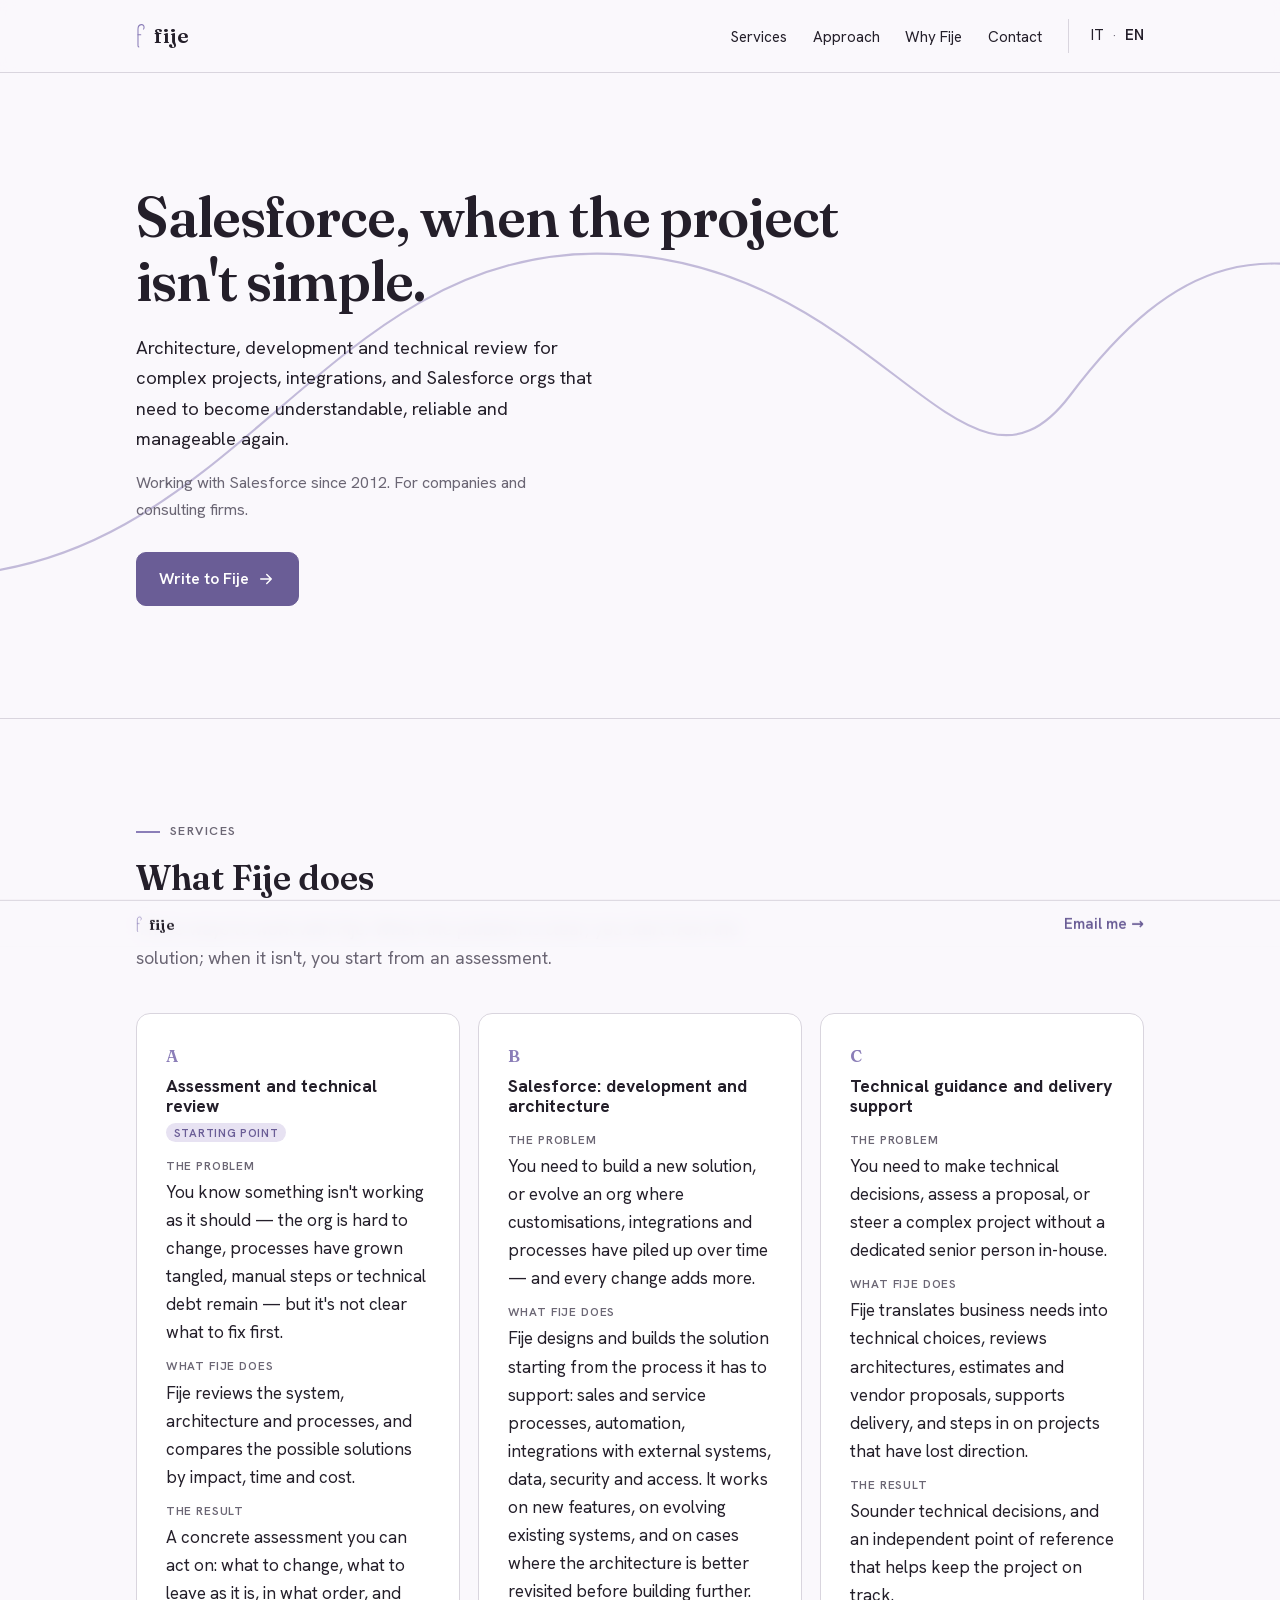
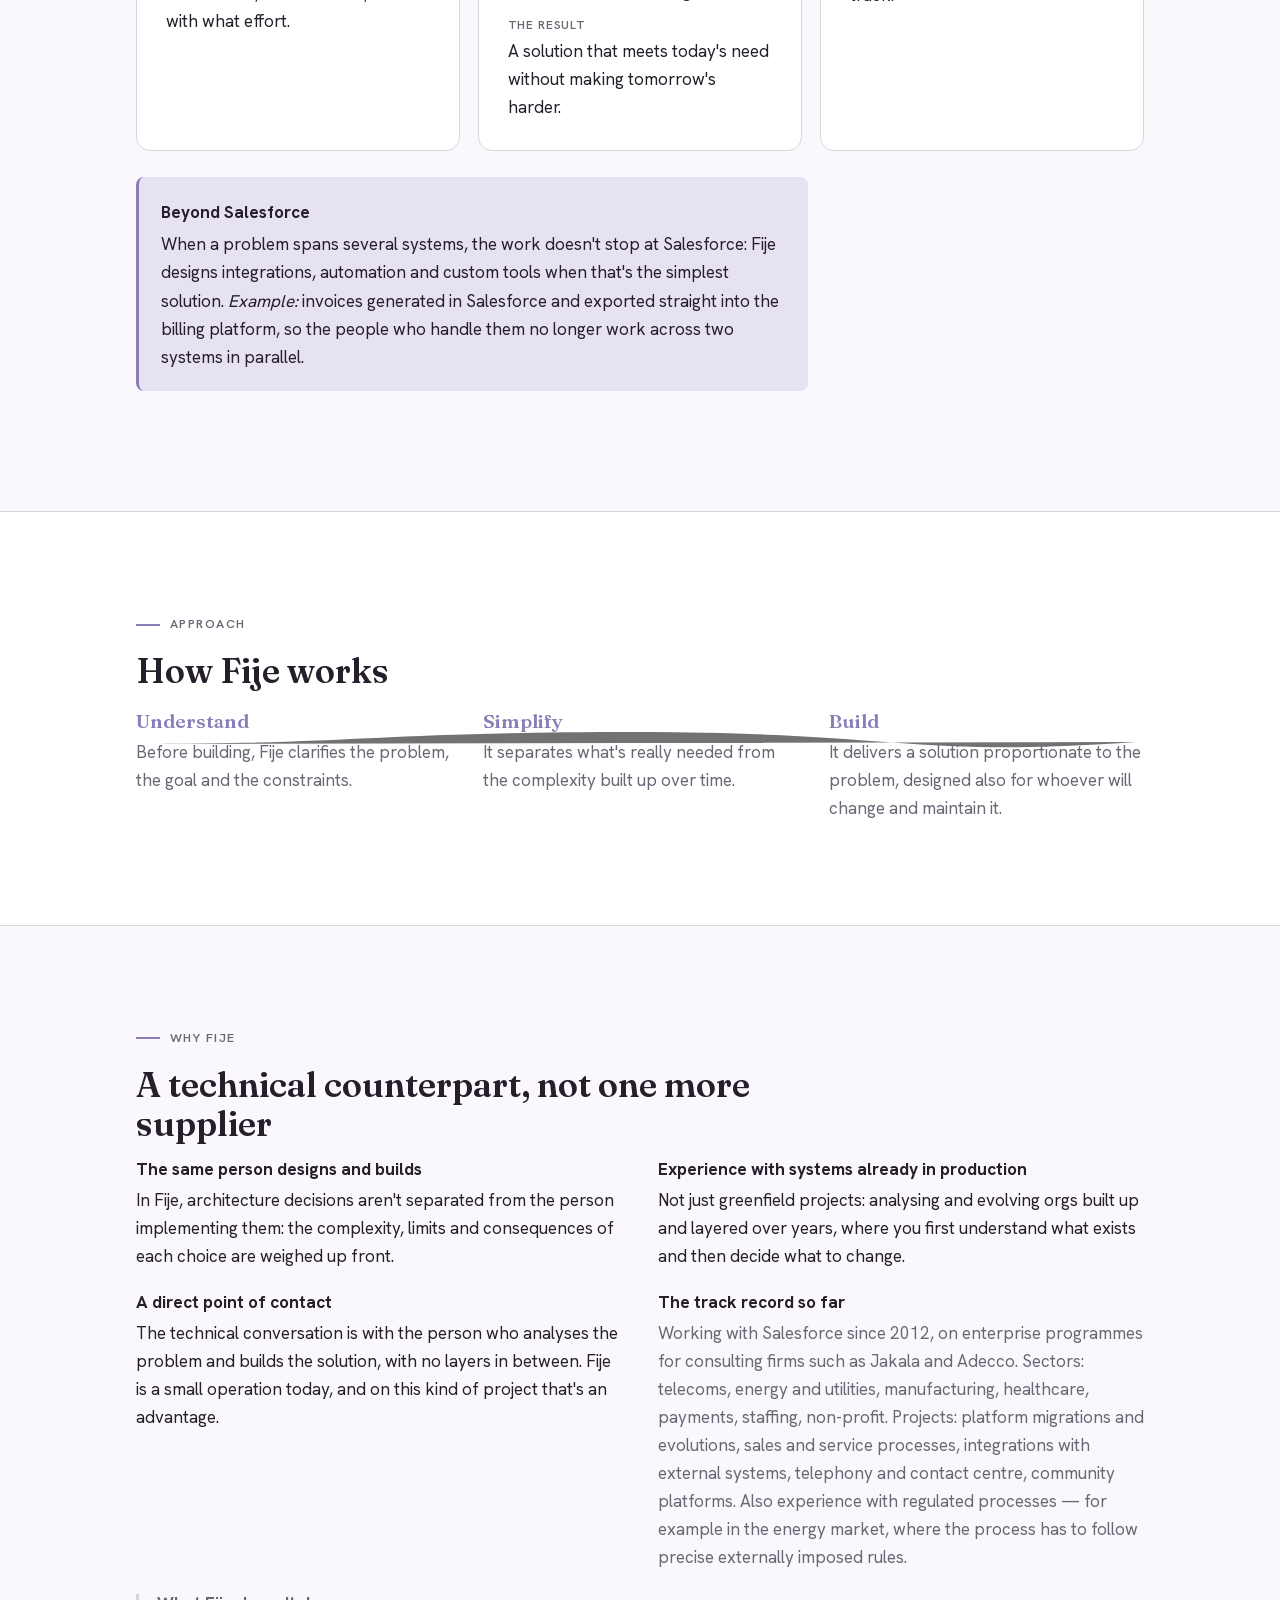
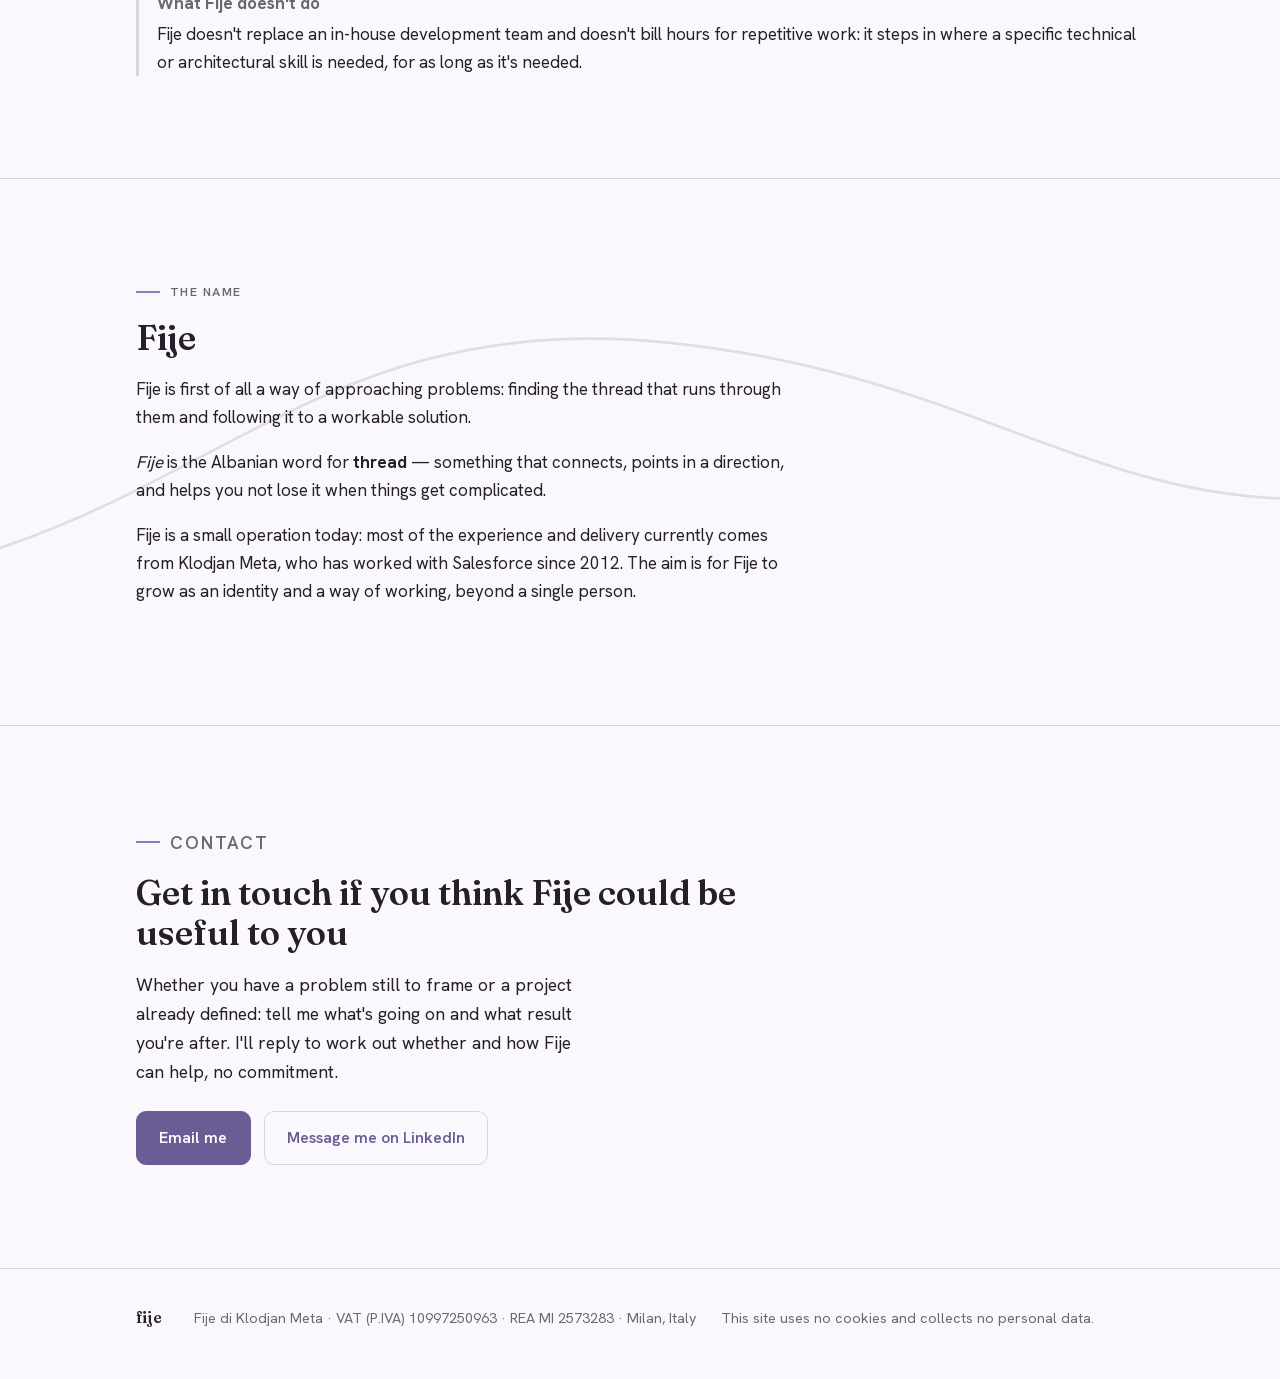
==== en/index.html @ 92f130ec "Fije website v1 — Italian + English homepage Phase-0 one-page site: services, approach, why Fije, na" ====
<!doctype html>
<html lang="en">
<head>
<meta charset="utf-8">
<meta name="viewport" content="width=device-width, initial-scale=1">

<title>Salesforce consulting, architecture and development | Fije, Milan</title>
<meta name="description" content="Salesforce consulting for companies and consulting firms: architecture, development, integrations and technical review. Working with Salesforce since 2012.">

<link rel="canonical" href="https://fije.it/en/">
<link rel="alternate" hreflang="it" href="https://fije.it/">
<link rel="alternate" hreflang="en" href="https://fije.it/en/">
<link rel="alternate" hreflang="x-default" href="https://fije.it/">

<meta name="theme-color" content="#FAF8FC" media="(prefers-color-scheme: light)">
<meta name="theme-color" content="#1E1A24" media="(prefers-color-scheme: dark)">

<link rel="icon" href="../assets/img/favicon.svg" type="image/svg+xml">
<link rel="apple-touch-icon" href="../assets/img/apple-touch-icon.png">

<meta property="og:type" content="website">
<meta property="og:locale" content="en_GB">
<meta property="og:locale:alternate" content="it_IT">
<meta property="og:site_name" content="Fije">
<meta property="og:title" content="Fije — Salesforce consulting, architecture and development">
<meta property="og:description" content="Salesforce, when the project isn't simple. Architecture, development and technical review. Working with Salesforce since 2012.">
<meta property="og:url" content="https://fije.it/en/">
<meta property="og:image" content="https://fije.it/assets/img/og.png">
<meta name="twitter:card" content="summary_large_image">

<link rel="preload" as="font" type="font/woff2" href="../assets/fonts/hanken-grotesk-latin.woff2" crossorigin>
<link rel="preload" as="font" type="font/woff2" href="../assets/fonts/fraunces-latin.woff2" crossorigin>
<link rel="stylesheet" href="../assets/css/style.css">

<script type="application/ld+json">
{
  "@context": "https://schema.org",
  "@type": "ProfessionalService",
  "name": "Fije",
  "url": "https://fije.it/",
  "description": "Salesforce consulting: architecture, development, integrations and technical review.",
  "areaServed": "IT",
  "knowsLanguage": ["it", "en"],
  "founder": { "@type": "Person", "name": "Klodjan Meta", "sameAs": "https://www.linkedin.com/in/klodjanmeta/" },
  "email": "info@fije.it",
  "address": { "@type": "PostalAddress", "addressLocality": "Milan", "addressCountry": "IT" },
  "knowsAbout": ["Salesforce", "Solution architecture", "System integration", "Apex", "Lightning Web Components", "Technical review", "Business process automation"]
}
</script>
</head>
<body>

<a class="skip" href="#main">Skip to content</a>

<header class="site-header">
  <div class="container">
    <a class="brand" href="./" aria-label="Fije — home">
      <svg class="brand-mark" viewBox="180 100 300 800" aria-hidden="true">
        <g fill="none" stroke="currentColor" stroke-width="33" stroke-linecap="round" stroke-linejoin="round">
          <path d="M266,847 C258,847 242,838 242,805 L242,295 C242,215 270,160 340,151 C410,142 432,190 432,235 C432,265 424,285 412,291"/>
          <path d="M242,466 L329,466"/>
        </g>
      </svg>
      <span>fije</span>
    </a>

    <button class="nav-toggle" aria-expanded="false" aria-controls="site-nav" aria-label="Open menu">
      <svg class="icon-open" viewBox="0 0 24 24" fill="none" stroke="currentColor" stroke-width="2" stroke-linecap="round" aria-hidden="true"><path d="M4 7h16M4 12h16M4 17h16"/></svg>
      <svg class="icon-close" viewBox="0 0 24 24" fill="none" stroke="currentColor" stroke-width="2" stroke-linecap="round" aria-hidden="true"><path d="M6 6l12 12M18 6L6 18"/></svg>
    </button>

    <nav id="site-nav" aria-label="Main navigation">
      <ul>
        <li><a href="#services">Services</a></li>
        <li><a href="#approach">Approach</a></li>
        <li><a href="#why">Why Fije</a></li>
        <li><a href="#contact">Contact</a></li>
      </ul>
      <div class="lang-switch" aria-label="Language">
        <a href="../" hreflang="it">IT</a>
        <span aria-hidden="true">·</span>
        <a href="./" aria-current="true" hreflang="en">EN</a>
      </div>
    </nav>
  </div>
</header>

<main id="main">

  <!-- HERO -->
  <section class="hero">
    <svg class="thread" viewBox="0 0 1200 600" preserveAspectRatio="xMidYMid slice" aria-hidden="true">
      <path d="M-60,468 C 220,468 300,168 560,168 S 900,432 1000,300 S 1180,150 1320,210" stroke-width="2" stroke-linecap="round"/>
      <circle cx="-40" cy="466" r="4" fill="var(--accent)" stroke="none"/>
    </svg>
    <div class="container">
      <h1>Salesforce, when the project isn't simple.</h1>
      <p>Architecture, development and technical review for complex projects, integrations,
        and Salesforce orgs that need to become understandable, reliable and manageable again.</p>
      <p class="sub">Working with Salesforce since 2012. For companies and consulting firms.</p>
      <div class="cta-row">
        <a class="btn btn-primary" href="#contact">Write to Fije
          <svg viewBox="0 0 24 24" width="18" height="18" fill="none" stroke="currentColor" stroke-width="2" stroke-linecap="round" stroke-linejoin="round" aria-hidden="true"><path d="M5 12h14M13 6l6 6-6 6"/></svg>
        </a>
      </div>
    </div>
  </section>

  <!-- WHAT FIJE DOES -->
  <section class="section" id="services" aria-labelledby="services-h">
    <div class="container">
      <p class="eyebrow">Services</p>
      <h2 id="services-h">What Fije does</h2>
      <p class="lede">Three ways to work with Fije. When the problem is clear, you start
        from the solution; when it isn't, you start from an assessment.</p>

      <div class="cards">
        <article class="card">
          <span class="card-id">A</span>
          <h3>Assessment and technical review <span class="badge">Starting point</span></h3>
          <dl>
            <div><dt>The problem</dt><dd>You know something isn't working as it should — the org
              is hard to change, processes have grown tangled, manual steps or technical
              debt remain — but it's not clear what to fix first.</dd></div>
            <div><dt>What Fije does</dt><dd>Fije reviews the system, architecture and processes,
              and compares the possible solutions by impact, time and cost.</dd></div>
            <div><dt>The result</dt><dd>A concrete assessment you can act on: what to change,
              what to leave as it is, in what order, and with what effort.</dd></div>
          </dl>
        </article>

        <article class="card">
          <span class="card-id">B</span>
          <h3>Salesforce: development and architecture</h3>
          <dl>
            <div><dt>The problem</dt><dd>You need to build a new solution, or evolve an org
              where customisations, integrations and processes have piled up over time — and
              every change adds more.</dd></div>
            <div><dt>What Fije does</dt><dd>Fije designs and builds the solution starting from
              the process it has to support: sales and service processes, automation,
              integrations with external systems, data, security and access. It works on new
              features, on evolving existing systems, and on cases where the architecture is
              better revisited before building further.</dd></div>
            <div><dt>The result</dt><dd>A solution that meets today's need without making
              tomorrow's harder.</dd></div>
          </dl>
        </article>

        <article class="card">
          <span class="card-id">C</span>
          <h3>Technical guidance and delivery support</h3>
          <dl>
            <div><dt>The problem</dt><dd>You need to make technical decisions, assess a proposal,
              or steer a complex project without a dedicated senior person in-house.</dd></div>
            <div><dt>What Fije does</dt><dd>Fije translates business needs into technical choices,
              reviews architectures, estimates and vendor proposals, supports delivery, and
              steps in on projects that have lost direction.</dd></div>
            <div><dt>The result</dt><dd>Sounder technical decisions, and an independent point of
              reference that helps keep the project on track.</dd></div>
          </dl>
        </article>
      </div>

      <p class="beyond">
        <strong>Beyond Salesforce</strong>
        When a problem spans several systems, the work doesn't stop at Salesforce: Fije
        designs integrations, automation and custom tools when that's the simplest
        solution. <em>Example:</em> invoices generated in Salesforce and exported straight
        into the billing platform, so the people who handle them no longer work across two
        systems in parallel.
      </p>
    </div>
  </section>

  <!-- HOW FIJE WORKS -->
  <section class="section approach" id="approach" aria-labelledby="approach-h">
    <div class="container">
      <p class="eyebrow">Approach</p>
      <h2 id="approach-h">How Fije works</h2>

      <div class="steps">
        <svg class="thread-line" viewBox="0 0 1000 40" preserveAspectRatio="none" aria-hidden="true">
          <path d="M0,20 C 220,20 240,8 500,8 S 780,34 1000,18" stroke-width="2" stroke-linecap="round"/>
        </svg>
        <div class="step">
          <span class="num">Understand</span>
          <p>Before building, Fije clarifies the problem, the goal and the constraints.</p>
        </div>
        <div class="step">
          <span class="num">Simplify</span>
          <p>It separates what's really needed from the complexity built up over time.</p>
        </div>
        <div class="step">
          <span class="num">Build</span>
          <p>It delivers a solution proportionate to the problem, designed also for
            whoever will change and maintain it.</p>
        </div>
      </div>
    </div>
  </section>

  <!-- WHY FIJE -->
  <section class="section" id="why" aria-labelledby="why-h">
    <div class="container">
      <p class="eyebrow">Why Fije</p>
      <h2 id="why-h">A technical counterpart, not one more supplier</h2>

      <div class="why-grid">
        <div class="why-item">
          <h3>The same person designs and builds</h3>
          <p>In Fije, architecture decisions aren't separated from the person implementing
            them: the complexity, limits and consequences of each choice are weighed up
            front.</p>
        </div>
        <div class="why-item">
          <h3>Experience with systems already in production</h3>
          <p>Not just greenfield projects: analysing and evolving orgs built up and layered
            over years, where you first understand what exists and then decide what to
            change.</p>
        </div>
        <div class="why-item">
          <h3>A direct point of contact</h3>
          <p>The technical conversation is with the person who analyses the problem and
            builds the solution, with no layers in between. Fije is a small operation
            today, and on this kind of project that's an advantage.</p>
        </div>
        <div class="why-item track">
          <h3>The track record so far</h3>
          <p>Working with Salesforce since 2012, on enterprise programmes for consulting
            firms such as Jakala and Adecco. Sectors: telecoms, energy and utilities,
            manufacturing, healthcare, payments, staffing, non-profit. Projects: platform
            migrations and evolutions, sales and service processes, integrations with
            external systems, telephony and contact centre, community platforms. Also
            experience with regulated processes — for example in the energy market, where
            the process has to follow precise externally imposed rules.</p>
        </div>
        <div class="why-item not">
          <h3>What Fije doesn't do</h3>
          <p>Fije doesn't replace an in-house development team and doesn't bill hours for
            repetitive work: it steps in where a specific technical or architectural skill
            is needed, for as long as it's needed.</p>
        </div>
      </div>
    </div>
  </section>

  <!-- THE NAME -->
  <section class="section name-section" id="name" aria-labelledby="name-h">
    <svg class="thread" viewBox="0 0 1200 400" preserveAspectRatio="xMidYMid slice" aria-hidden="true">
      <path d="M-60,300 C 260,300 320,90 620,120 S 980,320 1320,180" stroke-width="2" stroke-linecap="round"/>
    </svg>
    <div class="container">
      <p class="eyebrow">The name</p>
      <h2 id="name-h">Fije</h2>
      <p>Fije is first of all a way of approaching problems: finding the thread that runs
        through them and following it to a workable solution.</p>
      <p><em>Fije</em> is the Albanian word for <strong>thread</strong> — something that
        connects, points in a direction, and helps you not lose it when things get
        complicated.</p>
      <p>Fije is a small operation today: most of the experience and delivery currently
        comes from Klodjan Meta, who has worked with Salesforce since 2012. The aim is for
        Fije to grow as an identity and a way of working, beyond a single person.</p>
    </div>
  </section>

  <!-- CONTACT -->
  <section class="section contact" id="contact" aria-labelledby="contact-h">
    <div class="container">
      <p class="eyebrow">Contact</p>
      <h2 id="contact-h">Get in touch if you think Fije could be useful to you</h2>
      <p>Whether you have a problem still to frame or a project already defined: tell me
        what's going on and what result you're after. I'll reply to work out whether and
        how Fije can help, no commitment.</p>
      <div class="contact-links">
        <a class="btn btn-primary" href="mailto:info@fije.it?subject=Enquiry%20from%20fije.it">Email me</a>
        <a class="btn btn-ghost" href="https://www.linkedin.com/in/klodjanmeta/" rel="noopener">Message me on LinkedIn</a>
      </div>
    </div>
  </section>

</main>

<footer class="site-footer">
  <div class="container">
    <span class="foot-brand">fije</span>
    <p>Fije di Klodjan Meta &middot; VAT (P.IVA) 10997250963 &middot; REA MI 2573283 &middot; Milan, Italy</p>
    <p>This site uses no cookies and collects no personal data.</p>
  </div>
</footer>

<div class="contact-bar" id="contactBar">
  <div class="container">
    <span class="contact-bar-brand">
      <svg viewBox="180 100 300 800" aria-hidden="true">
        <g fill="none" stroke="currentColor" stroke-width="33" stroke-linecap="round" stroke-linejoin="round">
          <path d="M266,847 C258,847 242,838 242,805 L242,295 C242,215 270,160 340,151 C410,142 432,190 432,235 C432,265 424,285 412,291"/>
          <path d="M242,466 L329,466"/>
        </g>
      </svg>
      fije
    </span>
    <a href="mailto:info@fije.it?subject=Enquiry%20from%20fije.it">Email me &rarr;</a>
  </div>
</div>

<script>
  (function () {
    var body = document.body;
    var btn = document.querySelector('.nav-toggle');
    var nav = document.getElementById('site-nav');
    if (btn && nav) {
      btn.addEventListener('click', function () {
        var open = body.classList.toggle('nav-open');
        btn.setAttribute('aria-expanded', String(open));
        btn.setAttribute('aria-label', open ? 'Close menu' : 'Open menu');
      });
      nav.addEventListener('click', function (e) {
        if (e.target.closest('a')) { body.classList.remove('nav-open'); btn.setAttribute('aria-expanded', 'false'); }
      });
      document.addEventListener('keydown', function (e) {
        if (e.key === 'Escape' && body.classList.contains('nav-open')) {
          body.classList.remove('nav-open'); btn.setAttribute('aria-expanded', 'false'); btn.focus();
        }
      });
    }

    // Header shrinks slightly on scroll; a slim contact bar appears once
    // past the hero and hides again once the real contact section is reached.
    var header = document.querySelector('.site-header');
    var hero = document.querySelector('.hero');
    var contactBar = document.getElementById('contactBar');
    var contactSection = document.getElementById('contact');
    var ticking = false;

    function update() {
      ticking = false;
      var y = window.scrollY || document.documentElement.scrollTop;
      if (header) header.classList.toggle('is-scrolled', y > 8);
      if (hero && contactBar && contactSection) {
        var heroBottom = hero.offsetTop + hero.offsetHeight;
        var nearContact = contactSection.getBoundingClientRect().top < window.innerHeight * 0.9;
        contactBar.classList.toggle('is-visible', y > heroBottom - 80 && !nearContact);
      }
    }
    function onScroll() {
      if (!ticking) { requestAnimationFrame(update); ticking = true; }
    }
    window.addEventListener('scroll', onScroll, { passive: true });
    window.addEventListener('resize', onScroll);
    update();
  })();
</script>

</body>
</html>
---- assets/css/style.css ----
/* =====================================================================
   Fije — fije.it
   Plain static CSS, no build step. Design tokens from ../brand/palette.
   Type: Fraunces (display) + Hanken Grotesk (text), self-hosted.
   ===================================================================== */

/* ---------- Fonts (variable, latin subset) ---------- */
@font-face {
  font-family: "Fraunces";
  src: url(../fonts/fraunces-latin.woff2) format("woff2");
  font-weight: 100 900;
  font-style: normal;
  font-display: swap;
}
@font-face {
  font-family: "Hanken Grotesk";
  src: url(../fonts/hanken-grotesk-latin.woff2) format("woff2");
  font-weight: 100 900;
  font-style: normal;
  font-display: swap;
}

/* ---------- Tokens ---------- */
:root {
  --paper:      #FAF8FC;
  --surface:    #FFFFFF;
  --ink:        #241F2A;
  --muted:      #6B6674;
  --line:       #D9D5DE;
  --tint:       #E7E2F2;   /* lilac 100 */
  --brand:      #8B7EB8;   /* lilac 500 — mark, large accents, thread */
  --brand-ink:  #6A5D96;   /* lilac 700 — links, CTA on light (AA) */
  --accent:     #D67DA8;   /* pink 500 — decorative only, used once */

  --font-display: "Fraunces", Georgia, "Times New Roman", serif;
  --font-text: "Hanken Grotesk", system-ui, -apple-system, "Segoe UI", Roboto, sans-serif;

  --measure: 42rem;          /* text column */
  --shell: 68rem;            /* outer container */
  --header-h: 4rem;

  --space-section: clamp(3.5rem, 8vw, 6.5rem);
  --radius: 14px;

  --shadow: 0 1px 2px rgba(36, 31, 42, .04), 0 8px 30px rgba(36, 31, 42, .06);
}

@media (prefers-color-scheme: dark) {
  :root {
    --paper:     #1E1A24;
    --surface:   #262030;
    --ink:       #F3F0F8;
    --muted:     #A8A2B4;
    --line:      #3A3442;
    --tint:      #2E2740;
    --brand:     #A99BD6;
    --brand-ink: #C3B9E2;   /* lilac ~300, AA on dark */
    --accent:    #D98FB4;
    --shadow: 0 1px 2px rgba(0, 0, 0, .3), 0 10px 34px rgba(0, 0, 0, .35);
  }
}

/* ---------- Reset / base ---------- */
*, *::before, *::after { box-sizing: border-box; }
html {
  -webkit-text-size-adjust: 100%;
  scroll-behavior: smooth;
}
body {
  margin: 0;
  background: var(--paper);
  color: var(--ink);
  font-family: var(--font-text);
  font-size: 1.0625rem;
  line-height: 1.65;
  font-optical-sizing: auto;
  -webkit-font-smoothing: antialiased;
  text-rendering: optimizeLegibility;
}
img, svg { max-width: 100%; }
a { color: var(--brand-ink); text-underline-offset: .18em; }
a:hover { text-decoration-thickness: 2px; }
h1, h2, h3 { font-family: var(--font-display); font-weight: 600; line-height: 1.15; }
h1 { letter-spacing: -.02em; }
strong { font-weight: 700; }
::selection { background: var(--tint); color: var(--ink); }

:focus-visible {
  outline: 2px solid var(--brand-ink);
  outline-offset: 3px;
  border-radius: 4px;
}

@media (prefers-reduced-motion: reduce) {
  html { scroll-behavior: auto; }
  * { animation-duration: .01ms !important; transition-duration: .01ms !important; }
}

/* ---------- Layout ---------- */
.container { max-width: var(--shell); margin-inline: auto; padding-inline: clamp(1.25rem, 5vw, 2.5rem); }
.measure { max-width: var(--measure); }

.section { padding-block: var(--space-section); border-top: 1px solid var(--line); }
.section:first-of-type { border-top: 0; }
[id] { scroll-margin-top: calc(var(--header-h) + 1rem); }

.eyebrow {
  font-family: var(--font-text);
  font-size: .78rem;
  font-weight: 600;
  letter-spacing: .12em;
  text-transform: uppercase;
  color: var(--muted);
  margin: 0 0 1rem;
  display: flex; align-items: center; gap: .6rem;
}
.eyebrow::before {
  content: "";
  width: 1.5rem; height: 2px;
  background: var(--brand);
  display: inline-block;
}
.section > .container > h2 {
  font-size: clamp(1.6rem, 3.4vw, 2.15rem);
  margin: 0 0 1rem;
  max-width: var(--measure);
}
.lede { font-size: 1.125rem; color: var(--muted); max-width: var(--measure); margin: 0 0 2.5rem; }

/* ---------- Skip link ---------- */
.skip {
  position: absolute; left: -999px; top: 0;
  background: var(--surface); color: var(--ink);
  padding: .7rem 1rem; border: 1px solid var(--line); border-radius: 0 0 8px 0;
  z-index: 100;
}
.skip:focus { left: 0; }

/* ---------- Header ---------- */
.site-header {
  position: sticky; top: 0; z-index: 50;
  background: color-mix(in srgb, var(--paper) 88%, transparent);
  backdrop-filter: saturate(140%) blur(8px);
  border-bottom: 1px solid var(--line);
  transition: box-shadow .2s ease;
}
.site-header.is-scrolled { box-shadow: var(--shadow); }
.site-header .container {
  min-height: var(--header-h);
  display: flex; align-items: center; gap: 1.25rem;
  transition: min-height .2s ease;
}
.site-header.is-scrolled .container { min-height: calc(var(--header-h) - .9rem); }
.brand {
  display: inline-flex; align-items: center; gap: .55rem;
  text-decoration: none; color: var(--ink);
  font-family: var(--font-display); font-weight: 600;
  font-size: 1.3rem; letter-spacing: -.01em;
  transition: font-size .2s ease;
}
.brand-mark { height: 1.6rem; width: auto; color: var(--brand); flex: none; transition: height .2s ease; }
.site-header.is-scrolled .brand { font-size: 1.1rem; }
.site-header.is-scrolled .brand-mark { height: 1.3rem; }
.brand:hover { text-decoration: none; }

.nav-toggle {
  margin-left: auto;
  display: inline-flex; align-items: center; justify-content: center;
  width: 2.5rem; height: 2.5rem;
  background: transparent; border: 1px solid var(--line); border-radius: 8px;
  color: var(--ink); cursor: pointer;
}
.nav-toggle svg { width: 1.1rem; height: 1.1rem; }
.nav-toggle .icon-close { display: none; }
body.nav-open .nav-toggle .icon-open { display: none; }
body.nav-open .nav-toggle .icon-close { display: block; }

#site-nav {
  margin-left: auto;
  display: flex; align-items: center; gap: 1.6rem;
}
#site-nav ul {
  list-style: none; margin: 0; padding: 0;
  display: flex; gap: 1.6rem;
}
#site-nav a {
  color: var(--ink); text-decoration: none; font-size: .95rem;
  padding-block: .3rem;
}
#site-nav a:hover { color: var(--brand-ink); }
.lang-switch {
  display: flex; gap: .5rem; align-items: center;
  font-size: .9rem; color: var(--muted);
  padding-left: 1.4rem; border-left: 1px solid var(--line);
}
.lang-switch a { color: var(--muted); text-decoration: none; }
.lang-switch a[aria-current="true"] { color: var(--ink); font-weight: 600; }

/* ---------- Buttons ---------- */
.btn {
  display: inline-flex; align-items: center; gap: .5rem;
  font-family: var(--font-text); font-weight: 600; font-size: 1rem;
  padding: .8rem 1.4rem; border-radius: 10px;
  text-decoration: none; cursor: pointer;
  transition: background-color .18s ease, color .18s ease, border-color .18s ease;
}
.btn-primary {
  background: var(--brand-ink); color: #fff;
  border: 1.5px solid var(--brand-ink);
}
.btn-primary:hover { background: var(--ink); border-color: var(--ink); text-decoration: none; }
@media (prefers-color-scheme: dark) {
  .btn-primary { color: #1E1A24; }
  .btn-primary:hover { background: var(--ink); border-color: var(--ink); color: #1E1A24; }
}
.btn-ghost {
  background: transparent; color: var(--brand-ink);
  border: 1.5px solid var(--line);
}
.btn-ghost:hover { border-color: var(--brand-ink); text-decoration: none; }

/* ---------- Hero ---------- */
.hero { position: relative; overflow: hidden; padding-block: clamp(3.5rem, 10vw, 7rem); }
.hero .container { position: relative; z-index: 1; }
.hero h1 {
  font-size: clamp(2.15rem, 5.6vw, 3.5rem);
  margin: 0 0 1.2rem;
  max-width: 20ch;
}
.hero p { max-width: 46ch; margin: 0 0 1rem; font-size: 1.15rem; }
.hero .sub { color: var(--muted); font-size: 1rem; }
.hero .cta-row { margin-top: 1.8rem; display: flex; flex-wrap: wrap; gap: .8rem; }

.thread {
  position: absolute; inset: 0;
  width: 100%; height: 100%;
  color: var(--brand);
  pointer-events: none;
  z-index: 0;
}
.thread path { stroke: currentColor; fill: none; }
.hero .thread { opacity: .5; }

/* ---------- Services ---------- */
.cards {
  display: grid; gap: 1.1rem;
  grid-template-columns: 1fr;
  margin-top: 1rem;
}
.card {
  background: var(--surface);
  border: 1px solid var(--line);
  border-radius: var(--radius);
  padding: clamp(1.3rem, 3vw, 1.8rem);
}
.card .card-id {
  font-family: var(--font-display); font-weight: 600;
  color: var(--brand); font-size: 1.05rem;
  display: block; margin-bottom: .35rem;
}
.card h3 {
  font-family: var(--font-text); font-weight: 700; font-size: 1.1rem; margin: 0 0 .9rem;
  display: flex; flex-wrap: wrap; align-items: baseline; gap: .4rem .6rem;
}
.card .badge {
  display: inline-block; font-size: .72rem; font-weight: 600;
  letter-spacing: .06em; text-transform: uppercase;
  color: var(--brand-ink); background: var(--tint);
  padding: .2rem .5rem; border-radius: 999px;
  white-space: nowrap;
}
.card dl { margin: 0; display: grid; gap: .7rem; }
.card dt {
  font-size: .74rem; font-weight: 600; letter-spacing: .07em;
  text-transform: uppercase; color: var(--muted);
}
.card dd { margin: .1rem 0 0; }

.beyond {
  margin-top: 1.6rem;
  background: var(--tint);
  border-left: 3px solid var(--brand);
  border-radius: 8px;
  padding: 1.3rem 1.4rem;
  max-width: var(--measure);
}
.beyond strong { display: block; margin-bottom: .3rem; }

/* ---------- Approach ---------- */
.approach { background: var(--surface); }
.steps {
  position: relative;
  display: grid; gap: 1.6rem;
  grid-template-columns: 1fr;
  margin-top: 1rem;
}
.step .num {
  font-family: var(--font-display); font-weight: 600;
  color: var(--brand); font-size: 1.2rem;
}
.step h3 { font-family: var(--font-text); font-weight: 700; font-size: 1.15rem; margin: .2rem 0 .4rem; }
.step p { margin: 0; color: var(--muted); }
.steps .thread-line { display: none; }

/* ---------- Why ---------- */
.why-grid {
  display: grid; gap: 1.4rem 2.2rem;
  grid-template-columns: 1fr;
  margin-top: 1rem;
}
.why-item h3 { font-family: var(--font-text); font-weight: 700; font-size: 1.08rem; margin: 0 0 .4rem; }
.why-item p { margin: 0; }
.why-item.track { }
.why-item.track p { color: var(--muted); }
.why-item.not {
  border-left: 3px solid var(--line);
  padding-left: 1.1rem;
}
.why-item.not h3 { color: var(--muted); }

/* ---------- Name ---------- */
.name-section { position: relative; overflow: hidden; }
.name-section .container { position: relative; z-index: 1; }
.name-section p { max-width: var(--measure); }
.name-section .thread { opacity: .22; }

/* ---------- Contact ---------- */
.contact h2 { font-size: clamp(1.8rem, 4vw, 2.4rem); }
.contact p { max-width: 44ch; font-size: 1.1rem; }
.contact-links {
  margin-top: 1.6rem; display: flex; flex-wrap: wrap; gap: .8rem;
}

/* ---------- Footer ---------- */
.site-footer {
  border-top: 1px solid var(--line);
  padding-block: 2.2rem 3rem;
  color: var(--muted);
  font-size: .9rem;
}
.site-footer .container { display: flex; flex-wrap: wrap; gap: .4rem 1.5rem; align-items: baseline; }
.site-footer .foot-brand {
  font-family: var(--font-display); font-weight: 600; color: var(--ink);
  font-size: 1rem; margin-right: .5rem;
}
.site-footer p { margin: 0; }

/* ---------- Contact bar (persistent slim footer while scrolling) ---------- */
.contact-bar {
  position: fixed; left: 0; right: 0; bottom: 0; z-index: 40;
  background: color-mix(in srgb, var(--paper) 90%, transparent);
  backdrop-filter: saturate(140%) blur(8px);
  border-top: 1px solid var(--line);
  transform: translateY(100%);
  transition: transform .25s ease;
}
.contact-bar.is-visible { transform: translateY(0); }
body.nav-open .contact-bar { display: none; }
.contact-bar .container {
  display: flex; align-items: center; justify-content: space-between;
  gap: 1rem; padding-block: .65rem;
}
.contact-bar-brand {
  display: inline-flex; align-items: center; gap: .4rem;
  font-family: var(--font-display); font-weight: 600; color: var(--ink);
  font-size: .95rem;
}
.contact-bar-brand svg { height: 1.05rem; width: auto; color: var(--brand); }
.contact-bar a {
  color: var(--brand-ink); text-decoration: none; font-weight: 600; font-size: .95rem;
  display: inline-flex; align-items: center; gap: .35rem;
}
.contact-bar a:hover { text-decoration: underline; }

/* ---------- Responsive ---------- */
@media (max-width: 60rem) {
  #site-nav {
    position: absolute; left: 0; right: 0; top: 100%;
    flex-direction: column; align-items: stretch; gap: 0;
    background: var(--surface);
    border-bottom: 1px solid var(--line);
    padding: .5rem clamp(1.25rem, 5vw, 2.5rem) 1.2rem;
    box-shadow: var(--shadow);
    display: none;
  }
  body.nav-open #site-nav { display: flex; }
  #site-nav ul { flex-direction: column; gap: 0; }
  #site-nav ul li { border-top: 1px solid var(--line); }
  #site-nav ul li:first-child { border-top: 0; }
  #site-nav a { display: block; padding: .85rem 0; }
  .lang-switch { padding: .9rem 0 0; border-left: 0; border-top: 1px solid var(--line); margin-top: .3rem; }
}

@media (min-width: 40rem) {
  .cards { grid-template-columns: repeat(2, 1fr); }
  .why-grid { grid-template-columns: repeat(2, 1fr); }
  .why-item.track { grid-column: 1 / -1; }
  .why-item.not { grid-column: 1 / -1; }
}

@media (min-width: 60rem) {
  :root { --header-h: 4.5rem; }
  .nav-toggle { display: none; }
  #site-nav { display: flex; }
  .cards { grid-template-columns: repeat(3, 1fr); }
  .steps {
    grid-template-columns: repeat(3, 1fr);
    gap: 2rem;
  }
  .steps .thread-line {
    display: block;
    position: absolute; left: 0; right: 0; top: 1.1rem;
    height: 40px; color: var(--brand); opacity: .55;
    z-index: 0;
  }
  .step { position: relative; z-index: 1; }
}

@media (min-width: 72rem) {
  .why-item.track { grid-column: auto; }
}
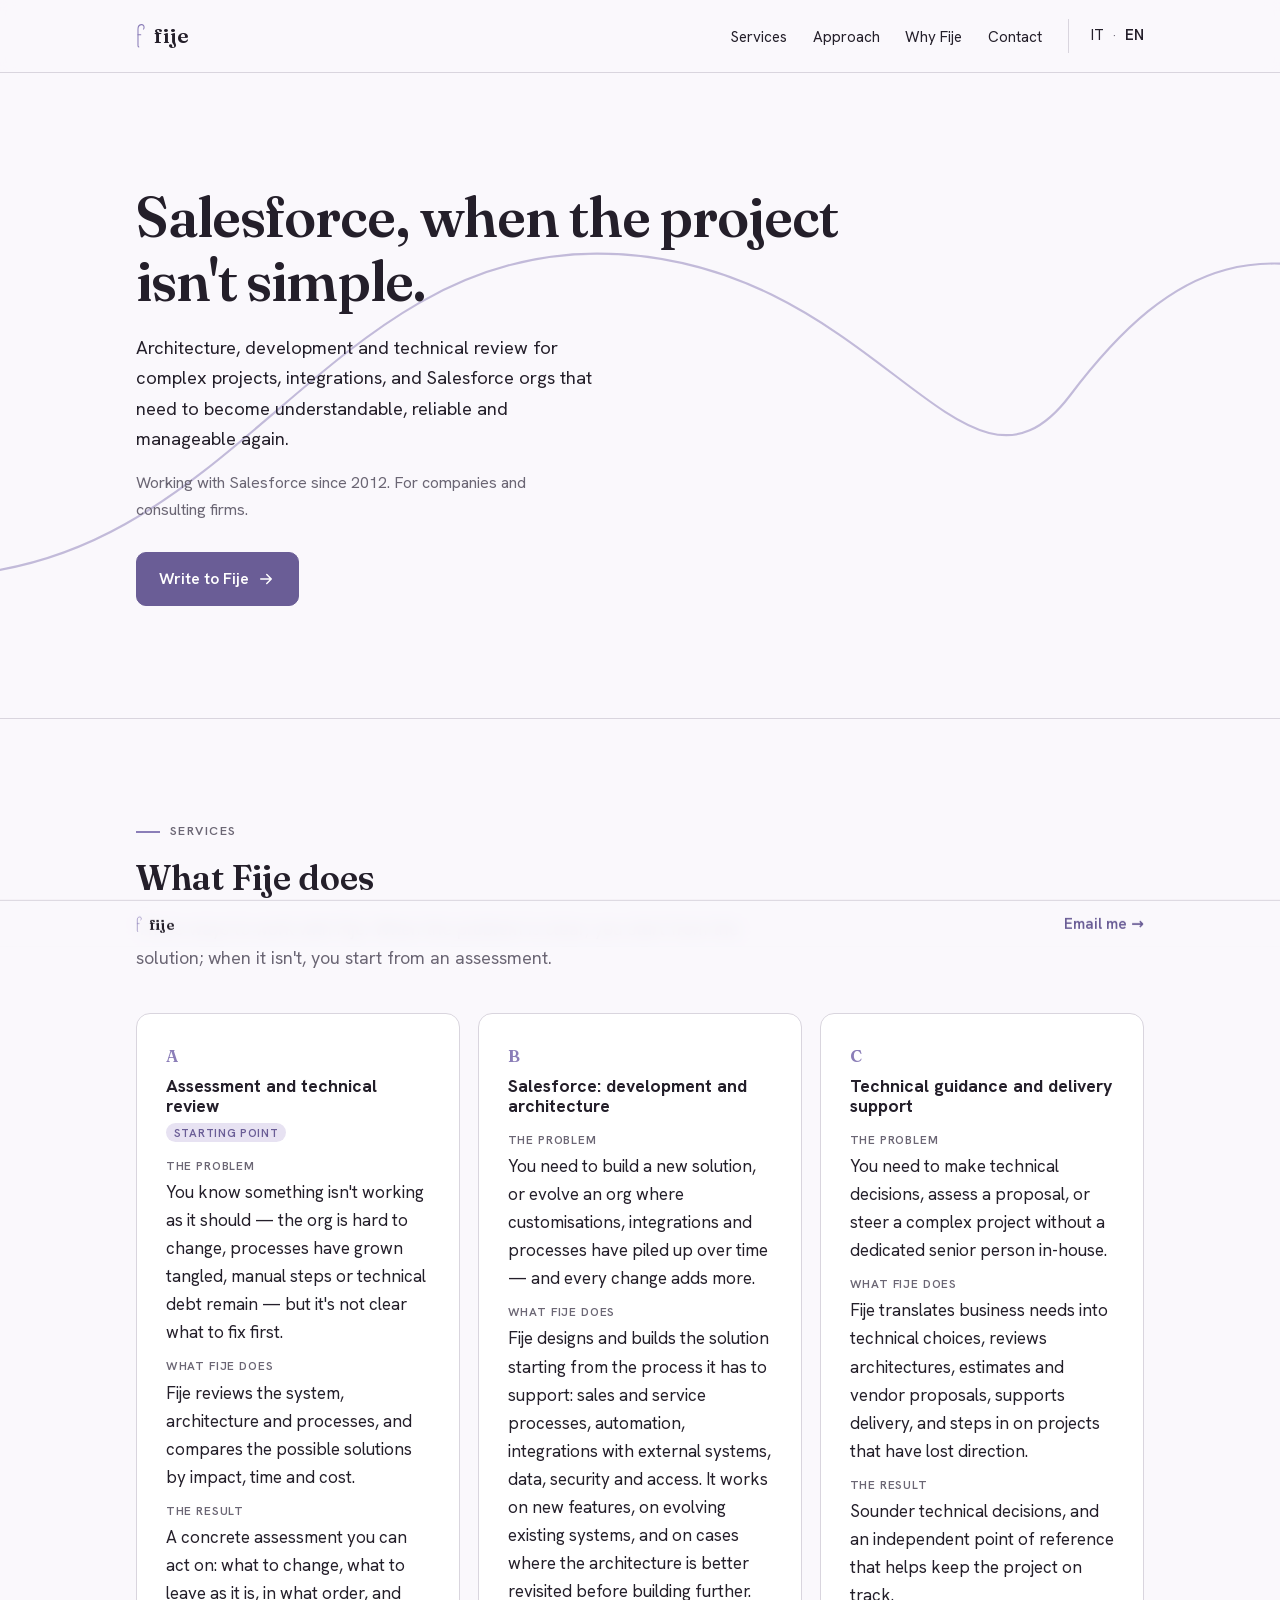
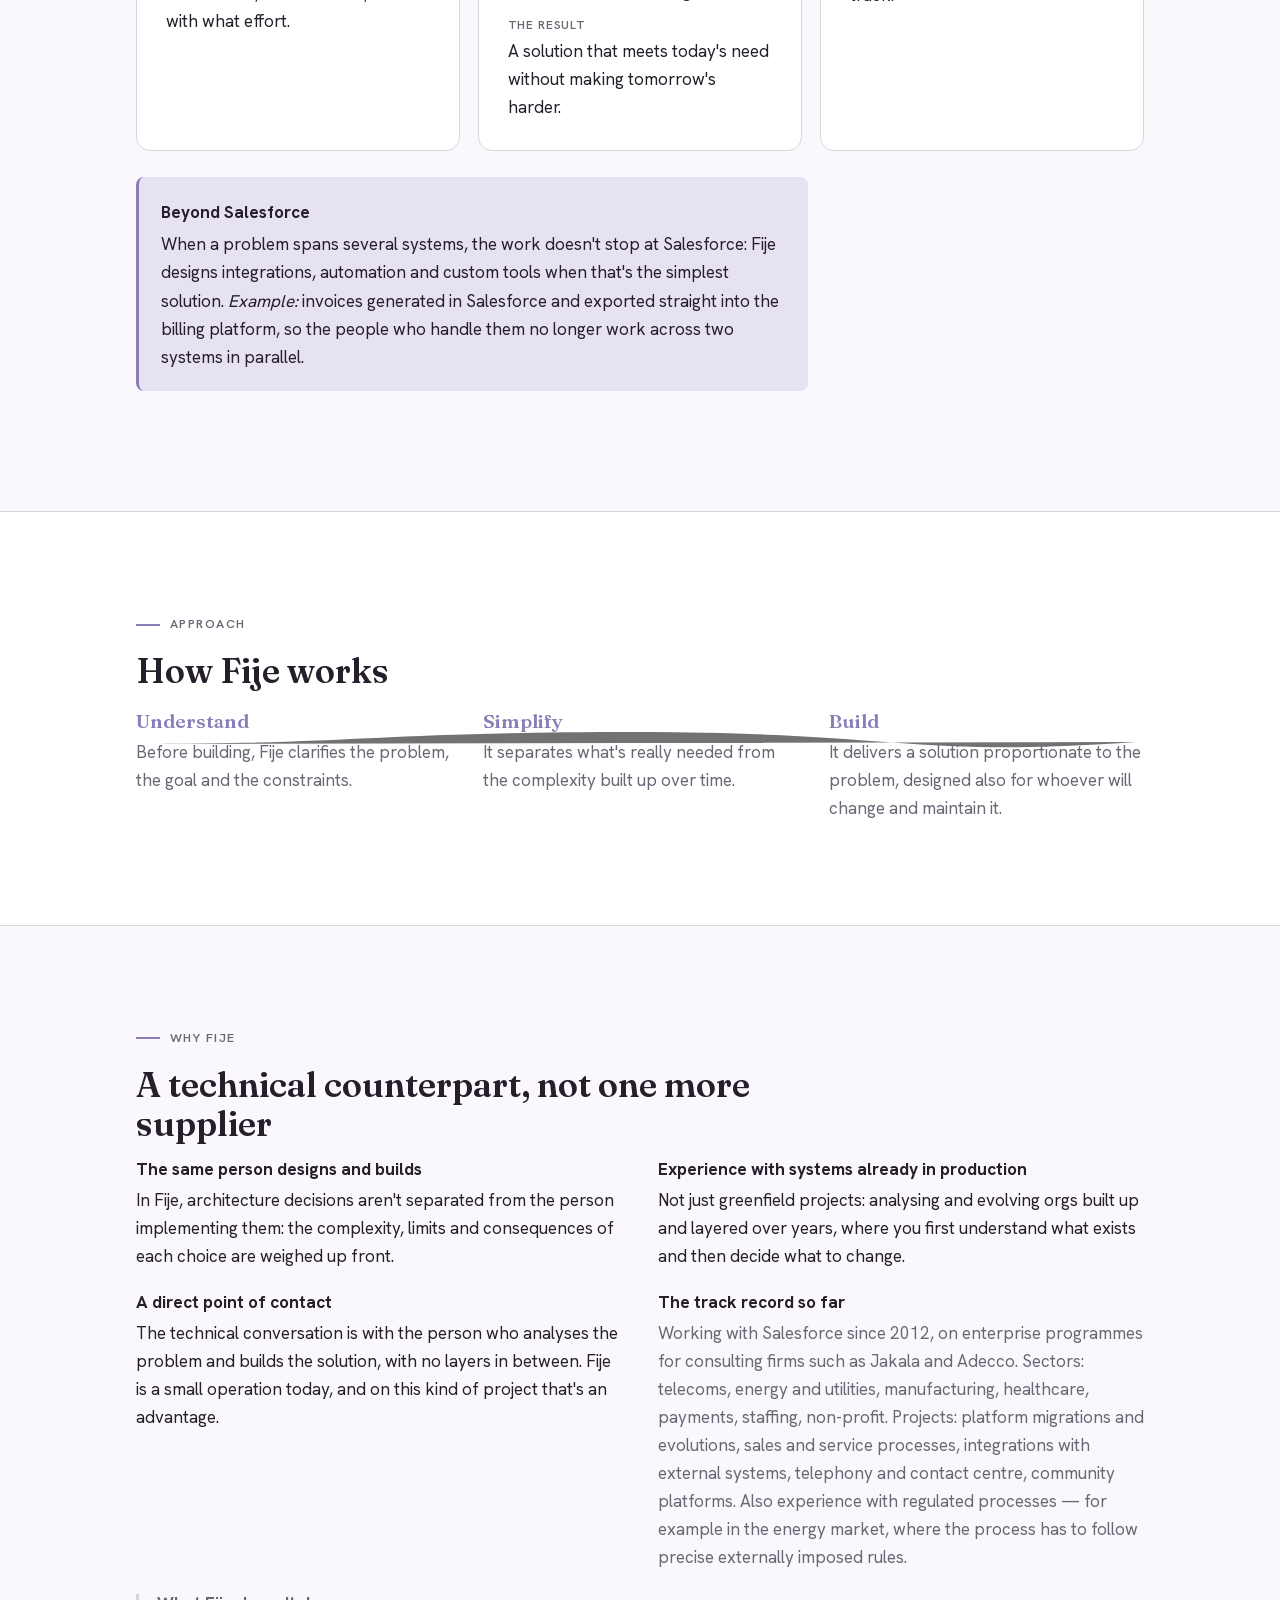
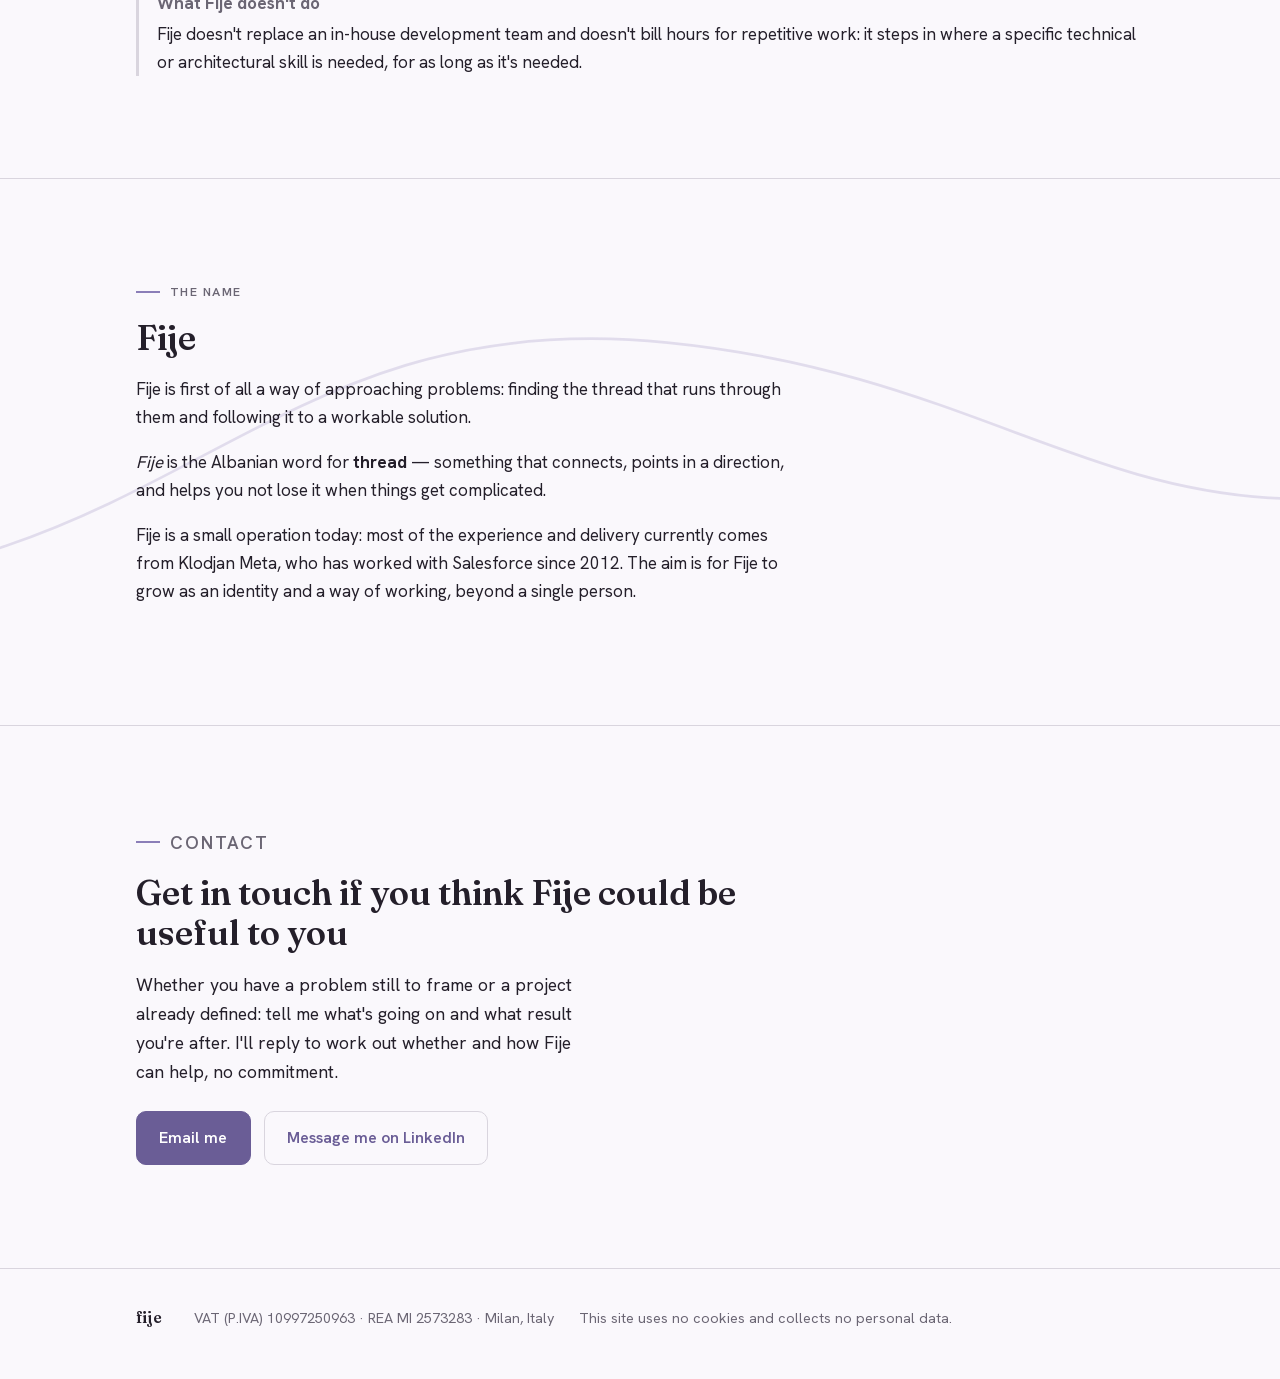
==== commit 4cc34d07: "Revsione footer." ====
--- a/en/index.html
+++ b/en/index.html
@@ -283,7 +283,7 @@
 <footer class="site-footer">
   <div class="container">
     <span class="foot-brand">fije</span>
-    <p>Fije di Klodjan Meta &middot; VAT (P.IVA) 10997250963 &middot; REA MI 2573283 &middot; Milan, Italy</p>
+    <p>VAT (P.IVA) 10997250963 &middot; REA MI 2573283 &middot; Milan, Italy</p>
     <p>This site uses no cookies and collects no personal data.</p>
   </div>
 </footer>
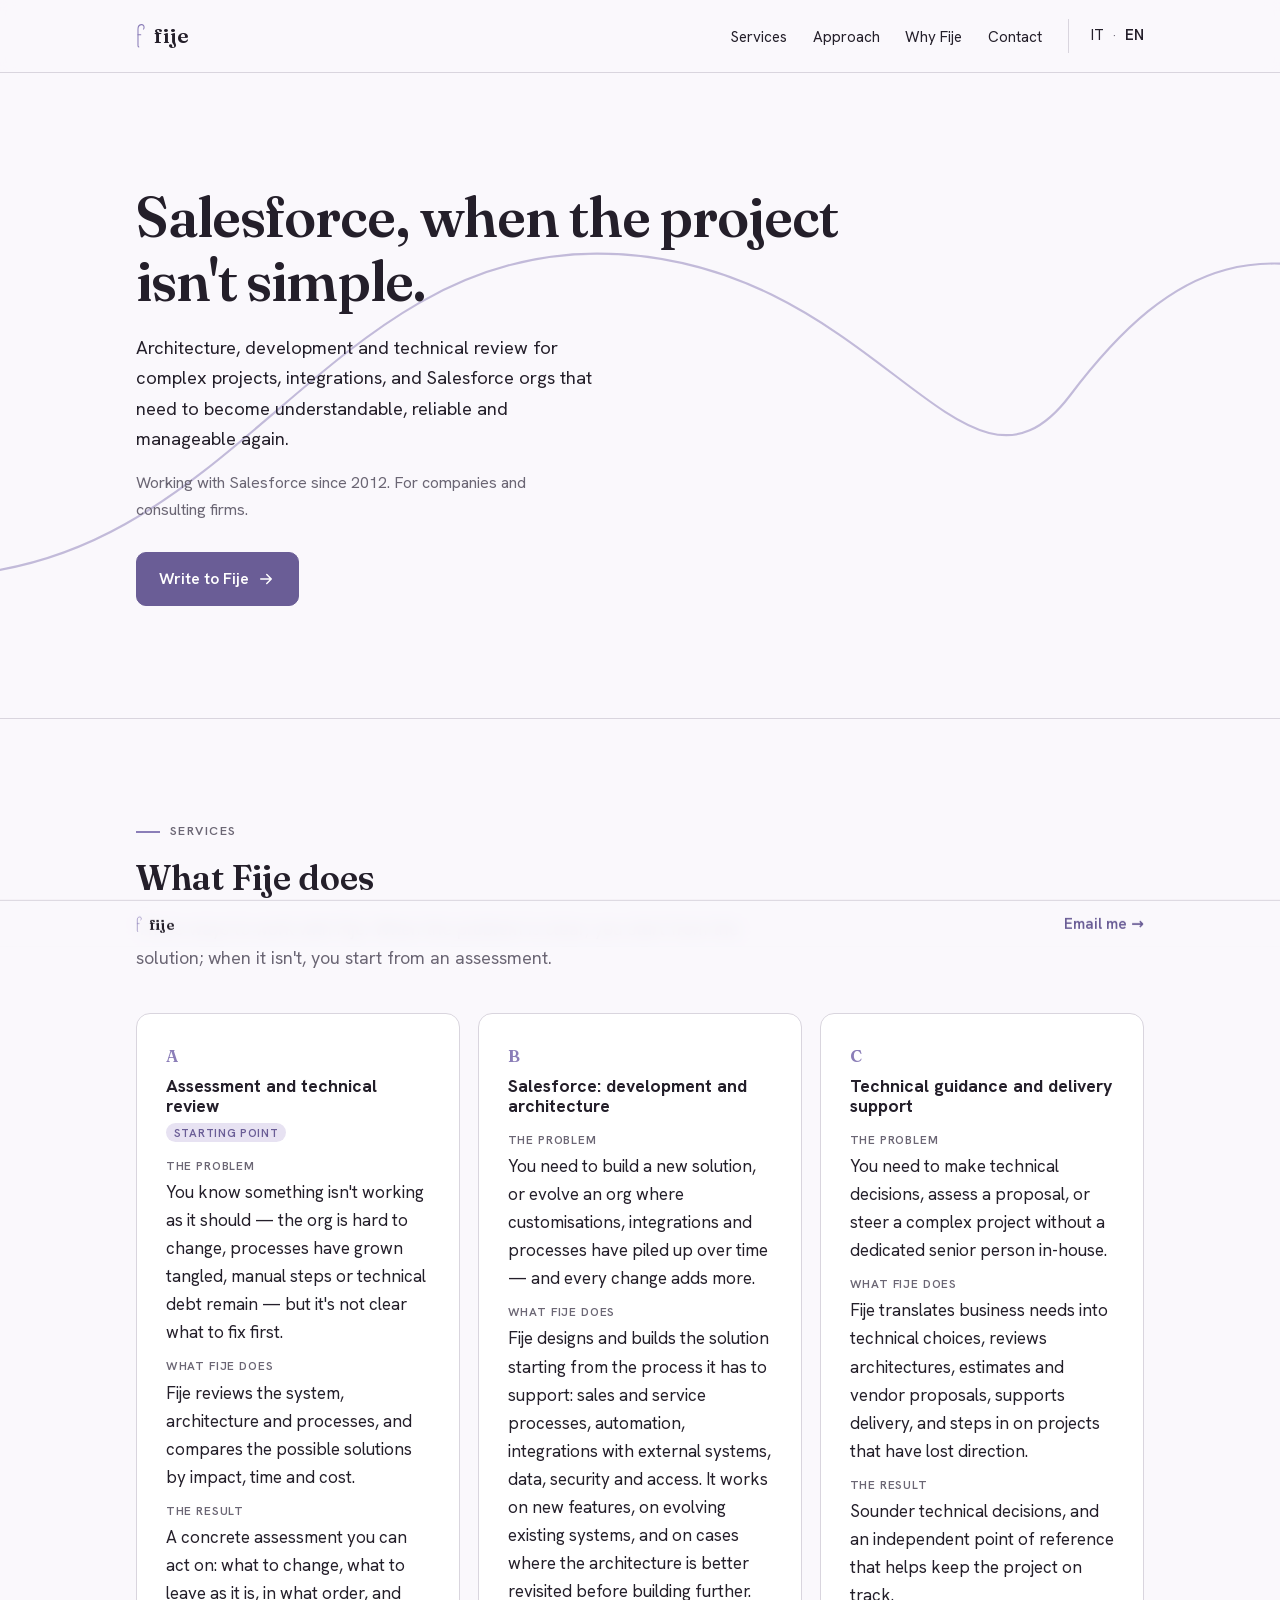
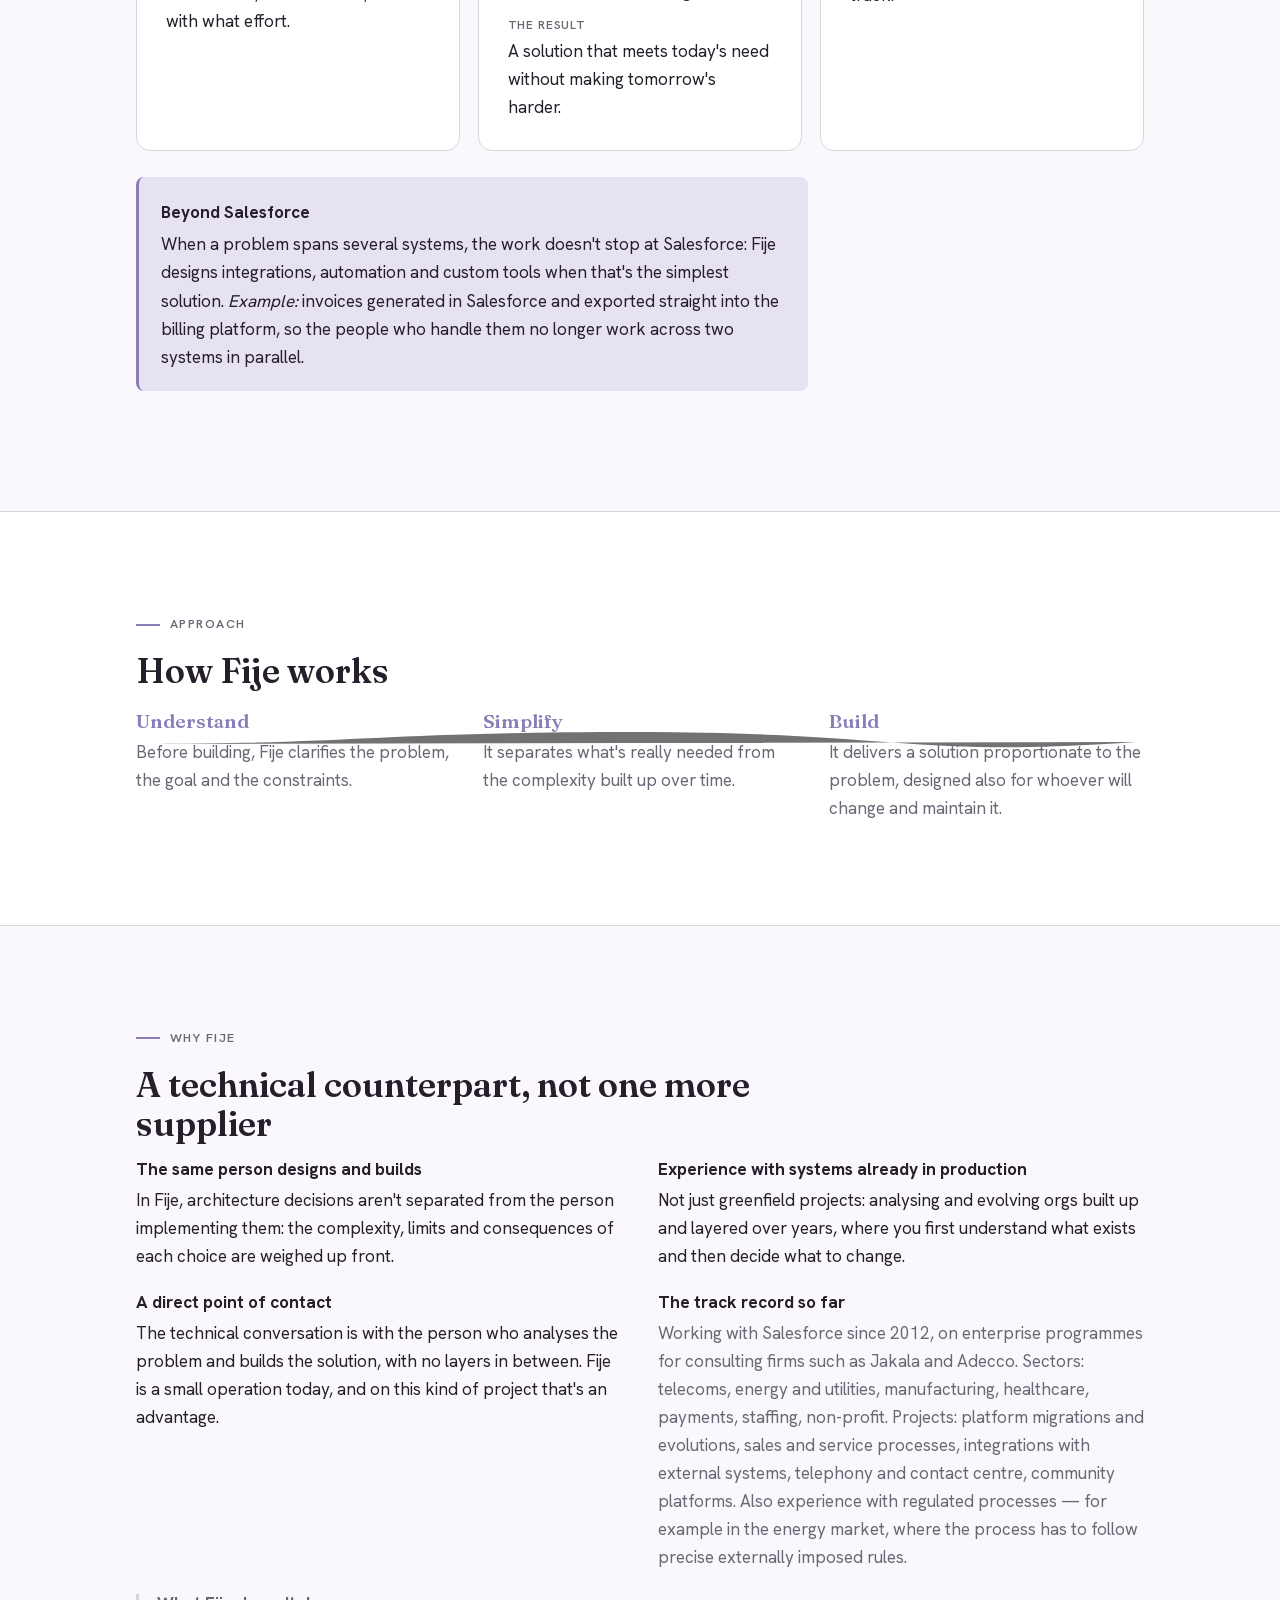
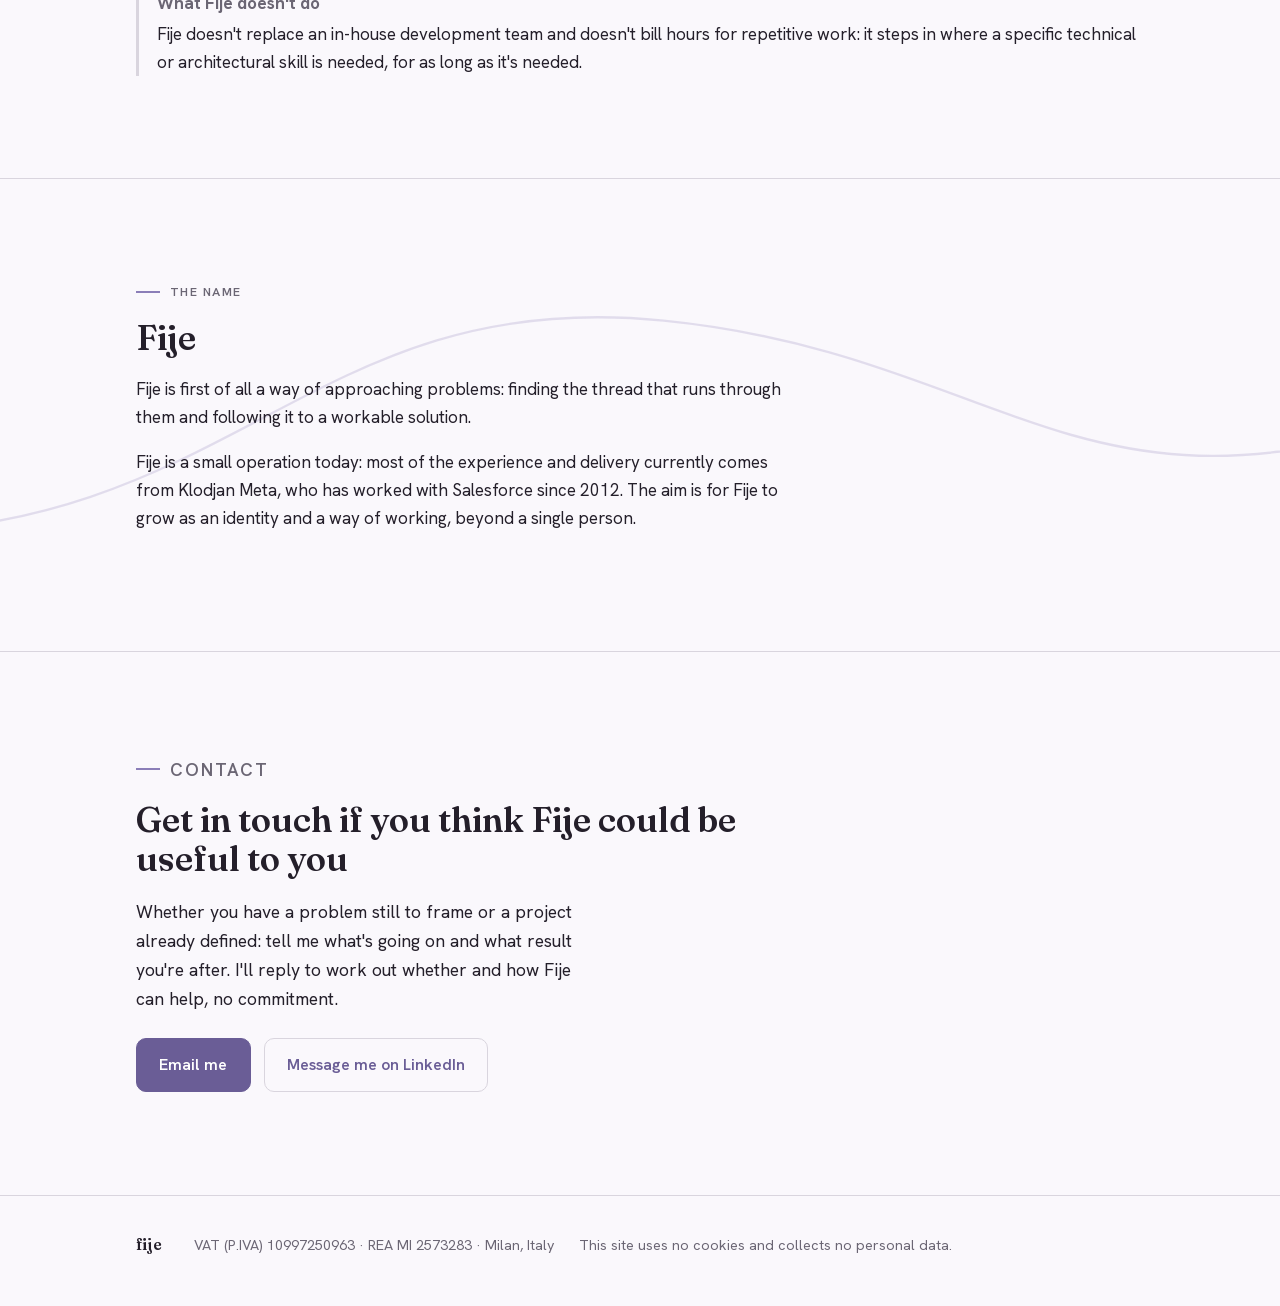
==== commit 9858253d: "review the section Name" ====
--- a/en/index.html
+++ b/en/index.html
@@ -254,9 +254,7 @@
       <h2 id="name-h">Fije</h2>
       <p>Fije is first of all a way of approaching problems: finding the thread that runs
         through them and following it to a workable solution.</p>
-      <p><em>Fije</em> is the Albanian word for <strong>thread</strong> — something that
-        connects, points in a direction, and helps you not lose it when things get
-        complicated.</p>
+   
       <p>Fije is a small operation today: most of the experience and delivery currently
         comes from Klodjan Meta, who has worked with Salesforce since 2012. The aim is for
         Fije to grow as an identity and a way of working, beyond a single person.</p>
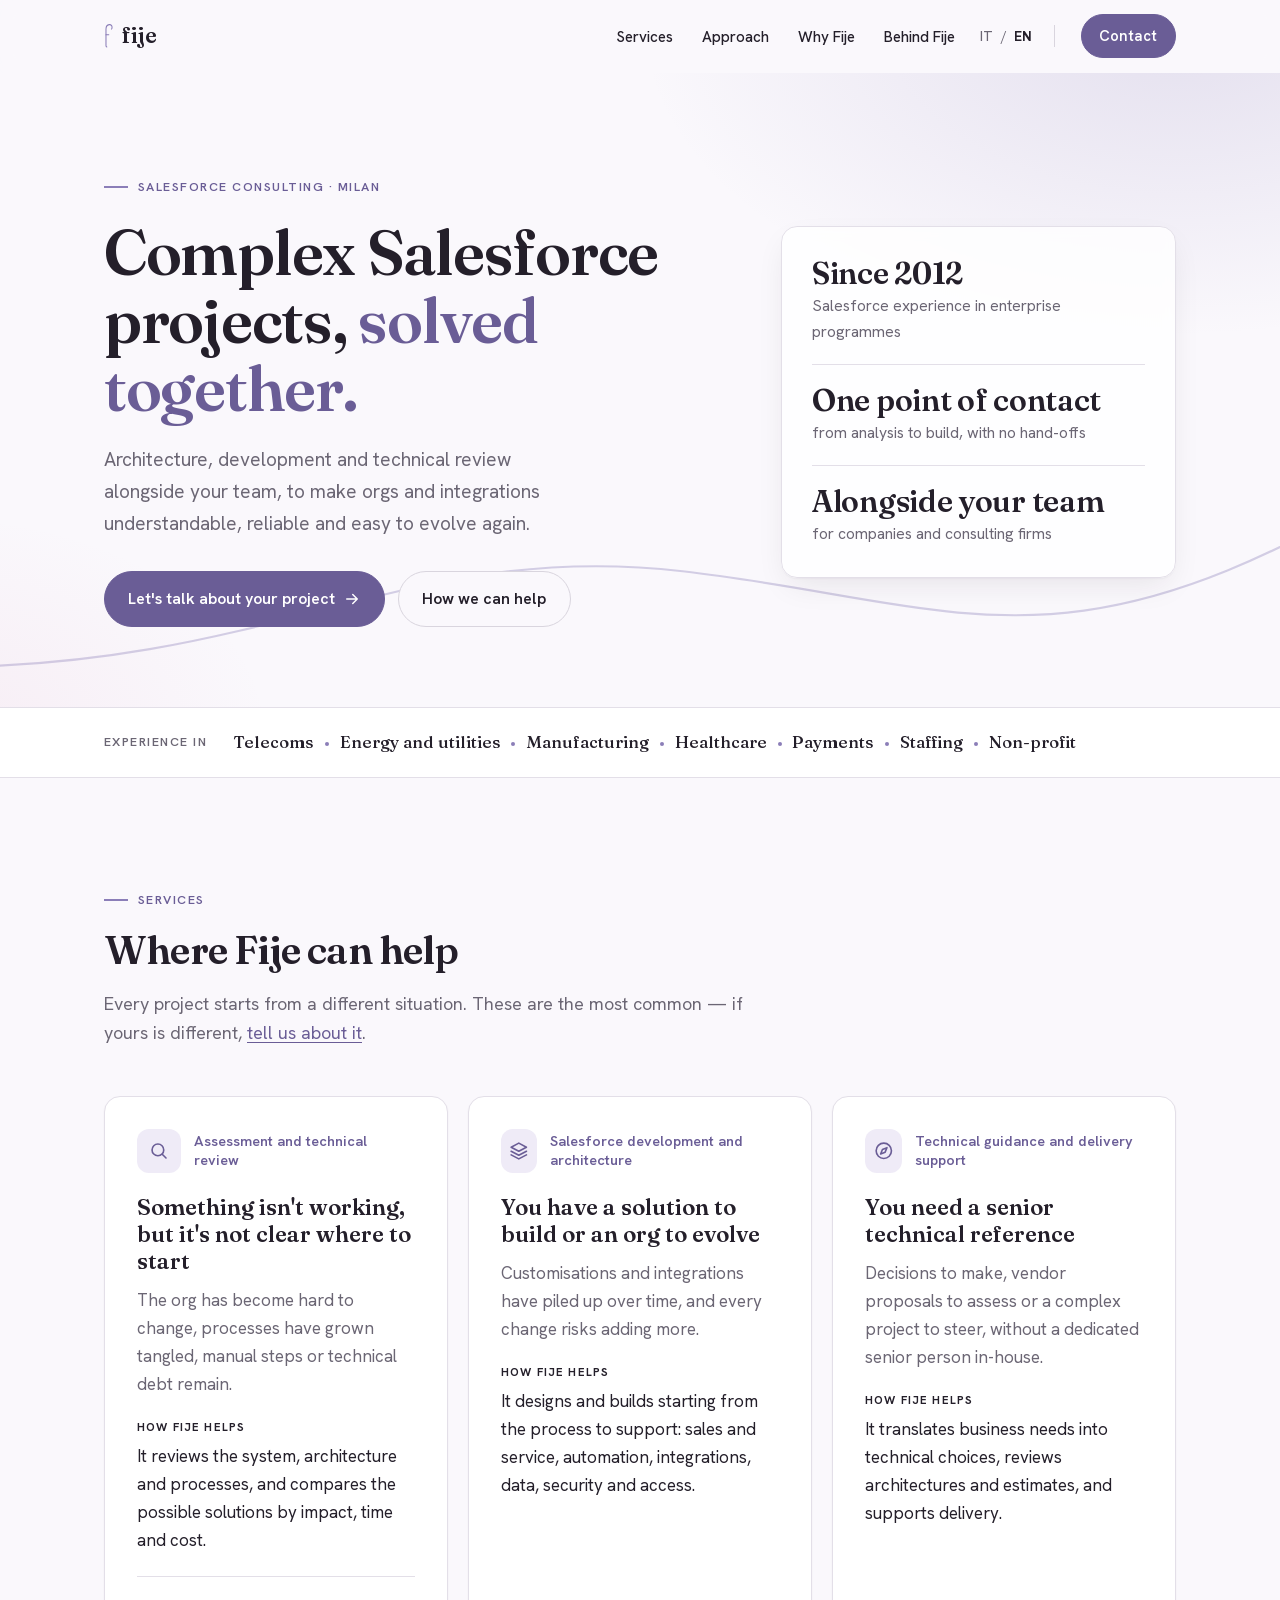
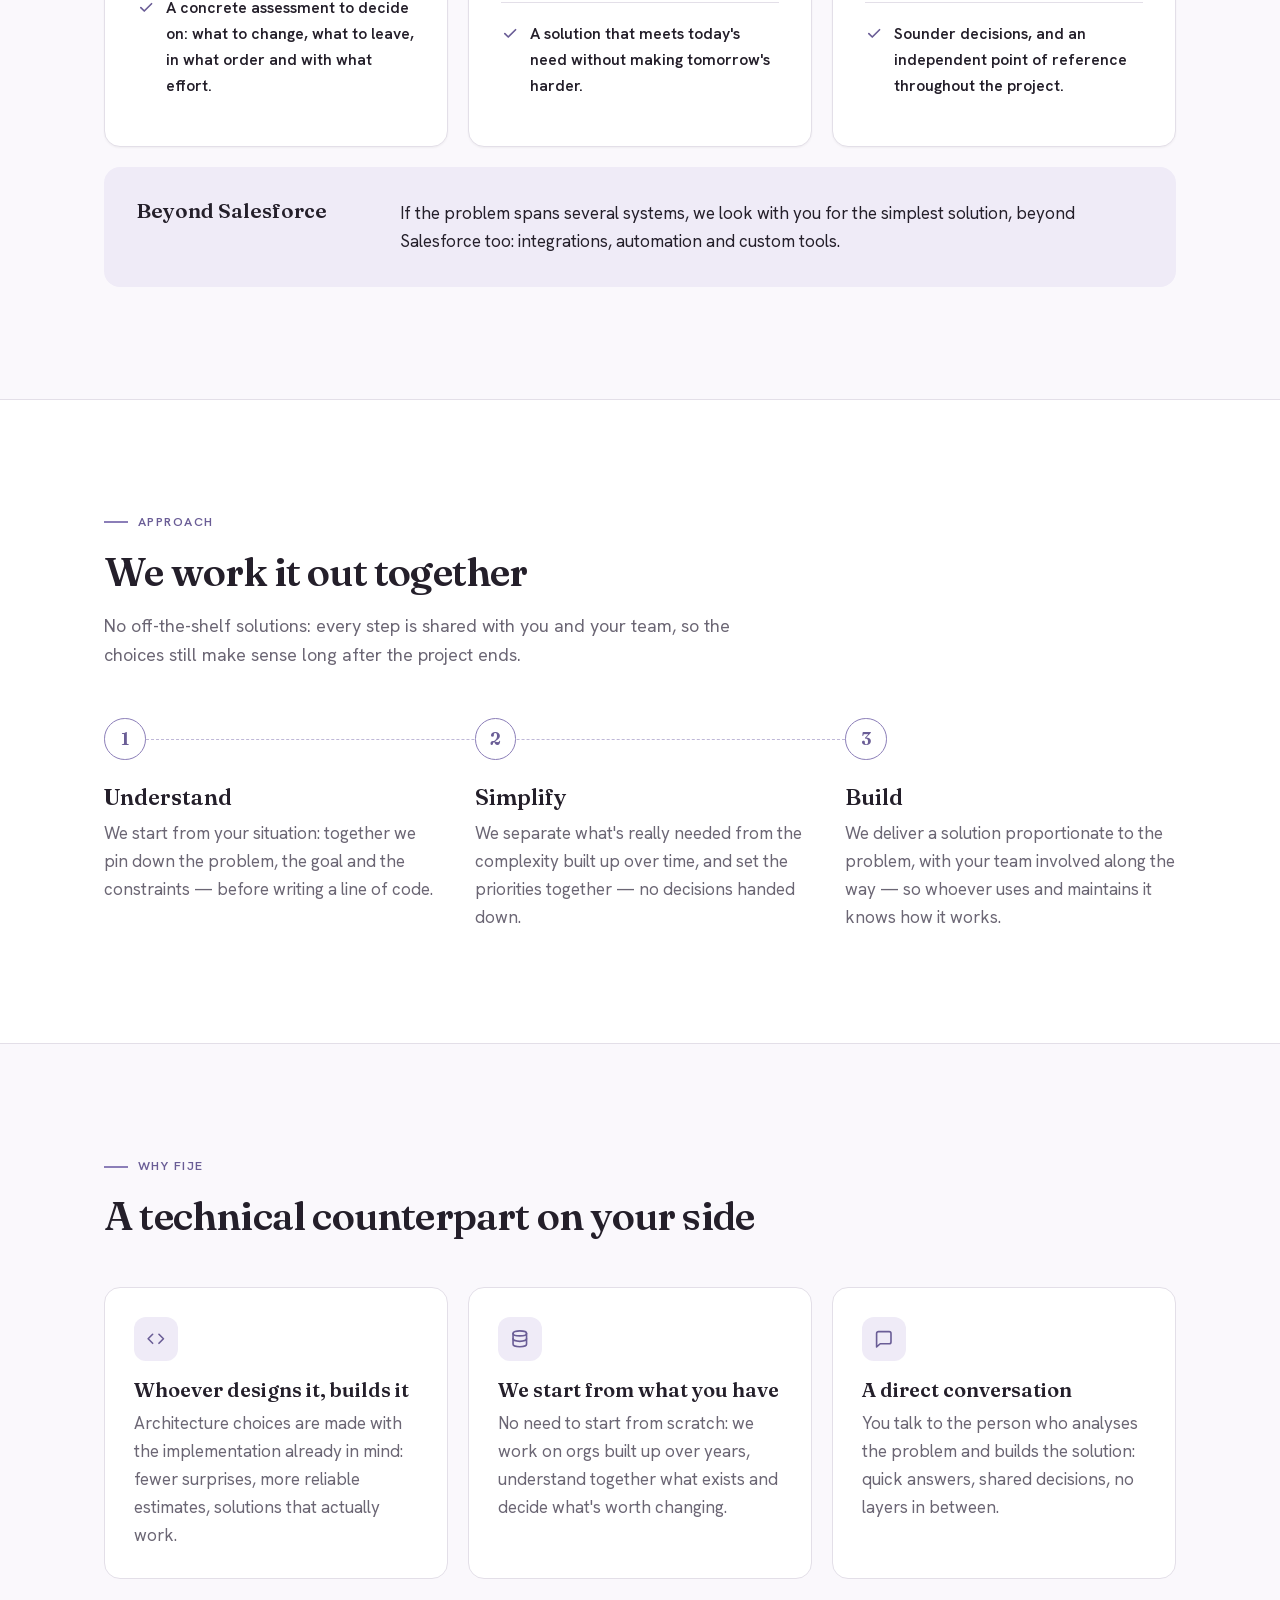
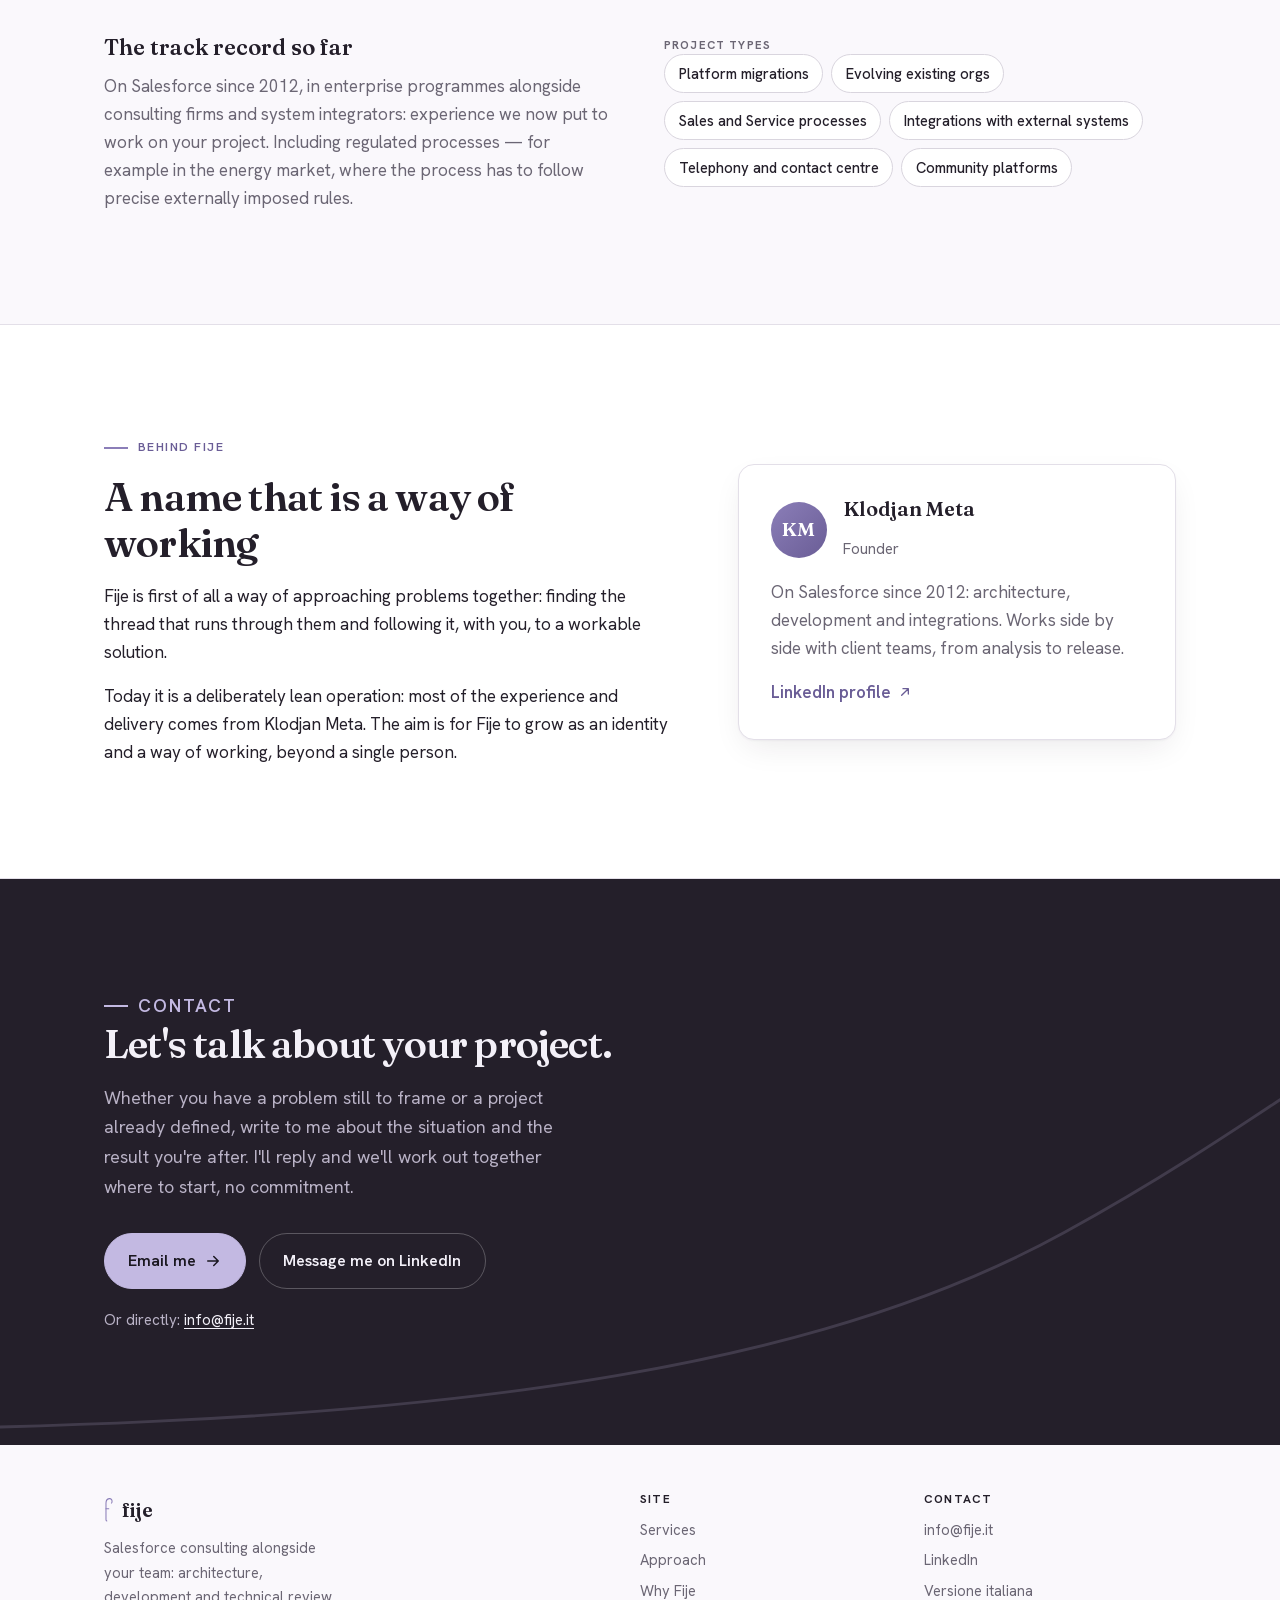
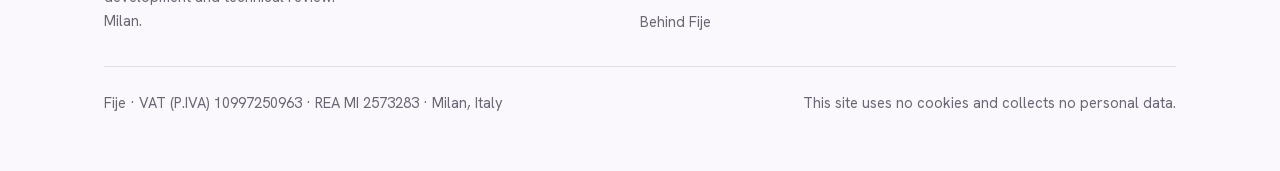
==== commit c1a06f68: "Redesign v2: more professional layout, client-first and collaborative copy - New layout: two-column " ====
--- a/en/index.html
+++ b/en/index.html
@@ -5,7 +5,7 @@
 <meta name="viewport" content="width=device-width, initial-scale=1">
 
 <title>Salesforce consulting, architecture and development | Fije, Milan</title>
-<meta name="description" content="Salesforce consulting for companies and consulting firms: architecture, development, integrations and technical review. Working with Salesforce since 2012.">
+<meta name="description" content="Salesforce consulting alongside companies and consulting firms: architecture, development, integrations and technical review. Working with Salesforce since 2012.">
 
 <link rel="canonical" href="https://fije.it/en/">
 <link rel="alternate" hreflang="it" href="https://fije.it/">
@@ -23,7 +23,7 @@
 <meta property="og:locale:alternate" content="it_IT">
 <meta property="og:site_name" content="Fije">
 <meta property="og:title" content="Fije — Salesforce consulting, architecture and development">
-<meta property="og:description" content="Salesforce, when the project isn't simple. Architecture, development and technical review. Working with Salesforce since 2012.">
+<meta property="og:description" content="Complex Salesforce projects, solved together. Architecture, development and technical review alongside your team. Working with Salesforce since 2012.">
 <meta property="og:url" content="https://fije.it/en/">
 <meta property="og:image" content="https://fije.it/assets/img/og.png">
 <meta name="twitter:card" content="summary_large_image">
@@ -74,13 +74,14 @@
         <li><a href="#services">Services</a></li>
         <li><a href="#approach">Approach</a></li>
         <li><a href="#why">Why Fije</a></li>
-        <li><a href="#contact">Contact</a></li>
+        <li><a href="#name">Behind Fije</a></li>
       </ul>
       <div class="lang-switch" aria-label="Language">
         <a href="../" hreflang="it">IT</a>
-        <span aria-hidden="true">·</span>
+        <span aria-hidden="true">/</span>
         <a href="./" aria-current="true" hreflang="en">EN</a>
       </div>
+      <a class="btn btn-primary nav-cta" href="#contact">Contact</a>
     </nav>
   </div>
 </header>
@@ -90,189 +91,246 @@
   <!-- HERO -->
   <section class="hero">
     <svg class="thread" viewBox="0 0 1200 600" preserveAspectRatio="xMidYMid slice" aria-hidden="true">
-      <path d="M-60,468 C 220,468 300,168 560,168 S 900,432 1000,300 S 1180,150 1320,210" stroke-width="2" stroke-linecap="round"/>
-      <circle cx="-40" cy="466" r="4" fill="var(--accent)" stroke="none"/>
+      <path d="M-60,560 C 260,560 380,440 640,470 S 1000,580 1320,380" stroke-width="2" stroke-linecap="round"/>
     </svg>
     <div class="container">
-      <h1>Salesforce, when the project isn't simple.</h1>
-      <p>Architecture, development and technical review for complex projects, integrations,
-        and Salesforce orgs that need to become understandable, reliable and manageable again.</p>
-      <p class="sub">Working with Salesforce since 2012. For companies and consulting firms.</p>
-      <div class="cta-row">
-        <a class="btn btn-primary" href="#contact">Write to Fije
+      <div>
+        <p class="eyebrow">Salesforce consulting · Milan</p>
+        <h1>Complex Salesforce projects, <em>solved together.</em></h1>
+        <p class="hero-lead">Architecture, development and technical review alongside your team, to
+          make orgs and integrations understandable, reliable and easy to evolve again.</p>
+        <div class="cta-row">
+          <a class="btn btn-primary" href="#contact">Let's talk about your project
+            <svg viewBox="0 0 24 24" width="18" height="18" fill="none" stroke="currentColor" stroke-width="2" stroke-linecap="round" stroke-linejoin="round" aria-hidden="true"><path d="M5 12h14M13 6l6 6-6 6"/></svg>
+          </a>
+          <a class="btn btn-ghost" href="#services">How we can help</a>
+        </div>
+      </div>
+
+      <ul class="facts" aria-label="Fije at a glance">
+        <li><span class="fact-k">Since 2012</span><span class="fact-v">Salesforce experience in enterprise programmes</span></li>
+        <li><span class="fact-k">One point of contact</span><span class="fact-v">from analysis to build, with no hand-offs</span></li>
+        <li><span class="fact-k">Alongside your team</span><span class="fact-v">for companies and consulting firms</span></li>
+      </ul>
+    </div>
+  </section>
+
+  <!-- SECTORS -->
+  <div class="sectors">
+    <div class="container">
+      <p class="sectors-label">Experience in</p>
+      <ul>
+        <li>Telecoms</li>
+        <li>Energy and utilities</li>
+        <li>Manufacturing</li>
+        <li>Healthcare</li>
+        <li>Payments</li>
+        <li>Staffing</li>
+        <li>Non-profit</li>
+      </ul>
+    </div>
+  </div>
+
+  <!-- WHAT FIJE DOES -->
+  <section class="section" id="services" aria-labelledby="services-h">
+    <div class="container">
+      <div class="section-head">
+        <p class="eyebrow">Services</p>
+        <h2 id="services-h">Where Fije can help</h2>
+        <p class="lede">Every project starts from a different situation. These are the most common — if yours is
+          different, <a href="#contact">tell us about it</a>.</p>
+      </div>
+
+      <div class="cards">
+        <article class="card">
+          <div class="card-top">
+            <span class="card-icon"><svg viewBox="0 0 24 24" fill="none" stroke="currentColor" stroke-width="1.8" stroke-linecap="round" stroke-linejoin="round" aria-hidden="true"><circle cx="11" cy="11" r="6.5"/><path d="M20 20l-4.2-4.2"/></svg></span>
+            <span class="card-service">Assessment and technical review</span>
+          </div>
+          <h3>Something isn't working, but it's not clear where to start</h3>
+          <p class="card-problem">The org has become hard to change, processes have grown tangled, manual steps or
+            technical debt remain.</p>
+          <p class="card-label">How Fije helps</p>
+          <p class="card-body">It reviews the system, architecture and processes, and compares the possible solutions
+            by impact, time and cost.</p>
+          <p class="card-result"><svg viewBox="0 0 24 24" fill="none" stroke="currentColor" stroke-width="2.2" stroke-linecap="round" stroke-linejoin="round" aria-hidden="true"><path d="M5 12.5l4.5 4.5L19 7.5"/></svg>
+            A concrete assessment to decide on: what to change, what to leave, in what order and with what effort.</p>
+        </article>
+
+        <article class="card">
+          <div class="card-top">
+            <span class="card-icon"><svg viewBox="0 0 24 24" fill="none" stroke="currentColor" stroke-width="1.8" stroke-linecap="round" stroke-linejoin="round" aria-hidden="true"><path d="M12 3.5l8.5 4.5-8.5 4.5L3.5 8z"/><path d="M3.5 12.5l8.5 4.5 8.5-4.5"/><path d="M3.5 16.5l8.5 4.5 8.5-4.5"/></svg></span>
+            <span class="card-service">Salesforce development and architecture</span>
+          </div>
+          <h3>You have a solution to build or an org to evolve</h3>
+          <p class="card-problem">Customisations and integrations have piled up over time, and every change risks adding
+            more.</p>
+          <p class="card-label">How Fije helps</p>
+          <p class="card-body">It designs and builds starting from the process to support: sales and service,
+            automation, integrations, data, security and access.</p>
+          <p class="card-result"><svg viewBox="0 0 24 24" fill="none" stroke="currentColor" stroke-width="2.2" stroke-linecap="round" stroke-linejoin="round" aria-hidden="true"><path d="M5 12.5l4.5 4.5L19 7.5"/></svg>
+            A solution that meets today's need without making tomorrow's harder.</p>
+        </article>
+
+        <article class="card">
+          <div class="card-top">
+            <span class="card-icon"><svg viewBox="0 0 24 24" fill="none" stroke="currentColor" stroke-width="1.8" stroke-linecap="round" stroke-linejoin="round" aria-hidden="true"><circle cx="12" cy="12" r="8.5"/><path d="M15.5 8.5l-2 5-5 2 2-5z"/></svg></span>
+            <span class="card-service">Technical guidance and delivery support</span>
+          </div>
+          <h3>You need a senior technical reference</h3>
+          <p class="card-problem">Decisions to make, vendor proposals to assess or a complex project to steer, without a
+            dedicated senior person in-house.</p>
+          <p class="card-label">How Fije helps</p>
+          <p class="card-body">It translates business needs into technical choices, reviews architectures and
+            estimates, and supports delivery.</p>
+          <p class="card-result"><svg viewBox="0 0 24 24" fill="none" stroke="currentColor" stroke-width="2.2" stroke-linecap="round" stroke-linejoin="round" aria-hidden="true"><path d="M5 12.5l4.5 4.5L19 7.5"/></svg>
+            Sounder decisions, and an independent point of reference throughout the project.</p>
+        </article>
+      </div>
+
+      <div class="beyond">
+        <h3>Beyond Salesforce</h3>
+        <div>
+          <p>If the problem spans several systems, we look with you for the simplest solution,
+            beyond Salesforce too: integrations, automation and custom tools.</p>
+        </div>
+      </div>
+    </div>
+  </section>
+
+  <!-- HOW FIJE WORKS -->
+  <section class="section section-alt" id="approach" aria-labelledby="approach-h">
+    <div class="container">
+      <div class="section-head">
+        <p class="eyebrow">Approach</p>
+        <h2 id="approach-h">We work it out together</h2>
+        <p class="lede">No off-the-shelf solutions: every step is shared with you and your team, so the choices
+          still make sense long after the project ends.</p>
+      </div>
+
+      <ol class="steps">
+        <li class="step">
+          <span class="step-num" aria-hidden="true">1</span>
+          <h3>Understand</h3>
+          <p>We start from your situation: together we pin down the problem, the goal and
+            the constraints — before writing a line of code.</p>
+        </li>
+        <li class="step">
+          <span class="step-num" aria-hidden="true">2</span>
+          <h3>Simplify</h3>
+          <p>We separate what's really needed from the complexity built up over time, and
+            set the priorities together — no decisions handed down.</p>
+        </li>
+        <li class="step">
+          <span class="step-num" aria-hidden="true">3</span>
+          <h3>Build</h3>
+          <p>We deliver a solution proportionate to the problem, with your team involved
+            along the way — so whoever uses and maintains it knows how it works.</p>
+        </li>
+      </ol>
+    </div>
+  </section>
+
+  <!-- WHY FIJE -->
+  <section class="section" id="why" aria-labelledby="why-h">
+    <div class="container">
+      <div class="section-head">
+        <p class="eyebrow">Why Fije</p>
+        <h2 id="why-h">A technical counterpart on your side</h2>
+      </div>
+
+      <div class="why-grid">
+        <div class="why-item">
+          <span class="card-icon"><svg viewBox="0 0 24 24" fill="none" stroke="currentColor" stroke-width="1.8" stroke-linecap="round" stroke-linejoin="round" aria-hidden="true"><path d="M8.5 7L3.5 12l5 5"/><path d="M15.5 7l5 5-5 5"/></svg></span>
+          <h3>Whoever designs it, builds it</h3>
+          <p>Architecture choices are made with the implementation already in mind: fewer
+            surprises, more reliable estimates, solutions that actually work.</p>
+        </div>
+        <div class="why-item">
+          <span class="card-icon"><svg viewBox="0 0 24 24" fill="none" stroke="currentColor" stroke-width="1.8" stroke-linecap="round" stroke-linejoin="round" aria-hidden="true"><ellipse cx="12" cy="6" rx="7.5" ry="2.8"/><path d="M4.5 6v6c0 1.5 3.4 2.8 7.5 2.8s7.5-1.3 7.5-2.8V6"/><path d="M4.5 12v6c0 1.5 3.4 2.8 7.5 2.8s7.5-1.3 7.5-2.8v-6"/></svg></span>
+          <h3>We start from what you have</h3>
+          <p>No need to start from scratch: we work on orgs built up over years, understand
+            together what exists and decide what's worth changing.</p>
+        </div>
+        <div class="why-item">
+          <span class="card-icon"><svg viewBox="0 0 24 24" fill="none" stroke="currentColor" stroke-width="1.8" stroke-linecap="round" stroke-linejoin="round" aria-hidden="true"><path d="M20 15.5a2 2 0 0 1-2 2H8l-4 3.5V6a2 2 0 0 1 2-2h12a2 2 0 0 1 2 2z"/></svg></span>
+          <h3>A direct conversation</h3>
+          <p>You talk to the person who analyses the problem and builds the solution: quick
+            answers, shared decisions, no layers in between.</p>
+        </div>
+      </div>
+
+      <div class="track">
+        <div>
+          <h3>The track record so far</h3>
+          <p>On Salesforce since 2012, in enterprise programmes alongside consulting firms and
+            system integrators: experience we now put to work on your project. Including
+            regulated processes — for example in the energy market, where the process has to
+            follow precise externally imposed rules.</p>
+        </div>
+        <div>
+          <p class="track-label">Project types</p>
+          <ul class="chips">
+            <li>Platform migrations</li>
+            <li>Evolving existing orgs</li>
+            <li>Sales and Service processes</li>
+            <li>Integrations with external systems</li>
+            <li>Telephony and contact centre</li>
+            <li>Community platforms</li>
+          </ul>
+        </div>
+      </div>
+    </div>
+  </section>
+
+  <!-- BEHIND FIJE -->
+  <section class="section section-alt about" id="name" aria-labelledby="name-h">
+    <div class="container">
+      <div>
+        <p class="eyebrow">Behind Fije</p>
+        <h2 id="name-h">A name that is a way of working</h2>
+        <p>Fije is first of all a way of approaching problems together: finding the thread that
+          runs through them and following it, with you, to a workable solution.</p>
+        <p>Today it is a deliberately lean operation: most of the experience and delivery comes
+          from Klodjan Meta. The aim is for Fije to grow as an identity and a way of working,
+          beyond a single person.</p>
+      </div>
+
+      <div class="person">
+        <div class="person-head">
+          <span class="monogram" aria-hidden="true">KM</span>
+          <div>
+            <p class="person-name">Klodjan Meta</p>
+            <p class="person-role">Founder</p>
+          </div>
+        </div>
+        <p class="person-bio">On Salesforce since 2012: architecture, development and
+          integrations. Works side by side with client teams, from analysis to release.</p>
+        <a class="person-link" href="https://www.linkedin.com/in/klodjanmeta/" rel="noopener">LinkedIn profile
+          <svg viewBox="0 0 24 24" width="16" height="16" fill="none" stroke="currentColor" stroke-width="2" stroke-linecap="round" stroke-linejoin="round" aria-hidden="true"><path d="M7 17L17 7M9 7h8v8"/></svg>
+        </a>
+      </div>
+    </div>
+  </section>
+
+  <!-- CONTACT -->
+  <section class="section contact" id="contact" aria-labelledby="contact-h">
+    <svg class="thread" viewBox="0 0 1200 400" preserveAspectRatio="xMidYMid slice" aria-hidden="true">
+      <path d="M-60,390 C 400,390 700,360 900,250 S 1150,60 1320,40" stroke-width="2" stroke-linecap="round"/>
+    </svg>
+    <div class="container">
+      <p class="eyebrow">Contact</p>
+      <h2 id="contact-h">Let's talk about your project.</h2>
+      <p>Whether you have a problem still to frame or a project already defined, write to me
+        about the situation and the result you're after. I'll reply and we'll work out together
+        where to start, no commitment.</p>
+      <div class="contact-links">
+        <a class="btn btn-primary" href="mailto:info@fije.it?subject=Enquiry%20from%20fije.it">Email me
           <svg viewBox="0 0 24 24" width="18" height="18" fill="none" stroke="currentColor" stroke-width="2" stroke-linecap="round" stroke-linejoin="round" aria-hidden="true"><path d="M5 12h14M13 6l6 6-6 6"/></svg>
         </a>
-      </div>
-    </div>
-  </section>
-
-  <!-- WHAT FIJE DOES -->
-  <section class="section" id="services" aria-labelledby="services-h">
-    <div class="container">
-      <p class="eyebrow">Services</p>
-      <h2 id="services-h">What Fije does</h2>
-      <p class="lede">Three ways to work with Fije. When the problem is clear, you start
-        from the solution; when it isn't, you start from an assessment.</p>
-
-      <div class="cards">
-        <article class="card">
-          <span class="card-id">A</span>
-          <h3>Assessment and technical review <span class="badge">Starting point</span></h3>
-          <dl>
-            <div><dt>The problem</dt><dd>You know something isn't working as it should — the org
-              is hard to change, processes have grown tangled, manual steps or technical
-              debt remain — but it's not clear what to fix first.</dd></div>
-            <div><dt>What Fije does</dt><dd>Fije reviews the system, architecture and processes,
-              and compares the possible solutions by impact, time and cost.</dd></div>
-            <div><dt>The result</dt><dd>A concrete assessment you can act on: what to change,
-              what to leave as it is, in what order, and with what effort.</dd></div>
-          </dl>
-        </article>
-
-        <article class="card">
-          <span class="card-id">B</span>
-          <h3>Salesforce: development and architecture</h3>
-          <dl>
-            <div><dt>The problem</dt><dd>You need to build a new solution, or evolve an org
-              where customisations, integrations and processes have piled up over time — and
-              every change adds more.</dd></div>
-            <div><dt>What Fije does</dt><dd>Fije designs and builds the solution starting from
-              the process it has to support: sales and service processes, automation,
-              integrations with external systems, data, security and access. It works on new
-              features, on evolving existing systems, and on cases where the architecture is
-              better revisited before building further.</dd></div>
-            <div><dt>The result</dt><dd>A solution that meets today's need without making
-              tomorrow's harder.</dd></div>
-          </dl>
-        </article>
-
-        <article class="card">
-          <span class="card-id">C</span>
-          <h3>Technical guidance and delivery support</h3>
-          <dl>
-            <div><dt>The problem</dt><dd>You need to make technical decisions, assess a proposal,
-              or steer a complex project without a dedicated senior person in-house.</dd></div>
-            <div><dt>What Fije does</dt><dd>Fije translates business needs into technical choices,
-              reviews architectures, estimates and vendor proposals, supports delivery, and
-              steps in on projects that have lost direction.</dd></div>
-            <div><dt>The result</dt><dd>Sounder technical decisions, and an independent point of
-              reference that helps keep the project on track.</dd></div>
-          </dl>
-        </article>
-      </div>
-
-      <p class="beyond">
-        <strong>Beyond Salesforce</strong>
-        When a problem spans several systems, the work doesn't stop at Salesforce: Fije
-        designs integrations, automation and custom tools when that's the simplest
-        solution. <em>Example:</em> invoices generated in Salesforce and exported straight
-        into the billing platform, so the people who handle them no longer work across two
-        systems in parallel.
-      </p>
-    </div>
-  </section>
-
-  <!-- HOW FIJE WORKS -->
-  <section class="section approach" id="approach" aria-labelledby="approach-h">
-    <div class="container">
-      <p class="eyebrow">Approach</p>
-      <h2 id="approach-h">How Fije works</h2>
-
-      <div class="steps">
-        <svg class="thread-line" viewBox="0 0 1000 40" preserveAspectRatio="none" aria-hidden="true">
-          <path d="M0,20 C 220,20 240,8 500,8 S 780,34 1000,18" stroke-width="2" stroke-linecap="round"/>
-        </svg>
-        <div class="step">
-          <span class="num">Understand</span>
-          <p>Before building, Fije clarifies the problem, the goal and the constraints.</p>
-        </div>
-        <div class="step">
-          <span class="num">Simplify</span>
-          <p>It separates what's really needed from the complexity built up over time.</p>
-        </div>
-        <div class="step">
-          <span class="num">Build</span>
-          <p>It delivers a solution proportionate to the problem, designed also for
-            whoever will change and maintain it.</p>
-        </div>
-      </div>
-    </div>
-  </section>
-
-  <!-- WHY FIJE -->
-  <section class="section" id="why" aria-labelledby="why-h">
-    <div class="container">
-      <p class="eyebrow">Why Fije</p>
-      <h2 id="why-h">A technical counterpart, not one more supplier</h2>
-
-      <div class="why-grid">
-        <div class="why-item">
-          <h3>The same person designs and builds</h3>
-          <p>In Fije, architecture decisions aren't separated from the person implementing
-            them: the complexity, limits and consequences of each choice are weighed up
-            front.</p>
-        </div>
-        <div class="why-item">
-          <h3>Experience with systems already in production</h3>
-          <p>Not just greenfield projects: analysing and evolving orgs built up and layered
-            over years, where you first understand what exists and then decide what to
-            change.</p>
-        </div>
-        <div class="why-item">
-          <h3>A direct point of contact</h3>
-          <p>The technical conversation is with the person who analyses the problem and
-            builds the solution, with no layers in between. Fije is a small operation
-            today, and on this kind of project that's an advantage.</p>
-        </div>
-        <div class="why-item track">
-          <h3>The track record so far</h3>
-          <p>Working with Salesforce since 2012, on enterprise programmes for consulting
-            firms such as Jakala and Adecco. Sectors: telecoms, energy and utilities,
-            manufacturing, healthcare, payments, staffing, non-profit. Projects: platform
-            migrations and evolutions, sales and service processes, integrations with
-            external systems, telephony and contact centre, community platforms. Also
-            experience with regulated processes — for example in the energy market, where
-            the process has to follow precise externally imposed rules.</p>
-        </div>
-        <div class="why-item not">
-          <h3>What Fije doesn't do</h3>
-          <p>Fije doesn't replace an in-house development team and doesn't bill hours for
-            repetitive work: it steps in where a specific technical or architectural skill
-            is needed, for as long as it's needed.</p>
-        </div>
-      </div>
-    </div>
-  </section>
-
-  <!-- THE NAME -->
-  <section class="section name-section" id="name" aria-labelledby="name-h">
-    <svg class="thread" viewBox="0 0 1200 400" preserveAspectRatio="xMidYMid slice" aria-hidden="true">
-      <path d="M-60,300 C 260,300 320,90 620,120 S 980,320 1320,180" stroke-width="2" stroke-linecap="round"/>
-    </svg>
-    <div class="container">
-      <p class="eyebrow">The name</p>
-      <h2 id="name-h">Fije</h2>
-      <p>Fije is first of all a way of approaching problems: finding the thread that runs
-        through them and following it to a workable solution.</p>
-   
-      <p>Fije is a small operation today: most of the experience and delivery currently
-        comes from Klodjan Meta, who has worked with Salesforce since 2012. The aim is for
-        Fije to grow as an identity and a way of working, beyond a single person.</p>
-    </div>
-  </section>
-
-  <!-- CONTACT -->
-  <section class="section contact" id="contact" aria-labelledby="contact-h">
-    <div class="container">
-      <p class="eyebrow">Contact</p>
-      <h2 id="contact-h">Get in touch if you think Fije could be useful to you</h2>
-      <p>Whether you have a problem still to frame or a project already defined: tell me
-        what's going on and what result you're after. I'll reply to work out whether and
-        how Fije can help, no commitment.</p>
-      <div class="contact-links">
-        <a class="btn btn-primary" href="mailto:info@fije.it?subject=Enquiry%20from%20fije.it">Email me</a>
         <a class="btn btn-ghost" href="https://www.linkedin.com/in/klodjanmeta/" rel="noopener">Message me on LinkedIn</a>
       </div>
+      <p class="contact-direct">Or directly: <a href="mailto:info@fije.it">info@fije.it</a></p>
     </div>
   </section>
 
@@ -280,9 +338,41 @@
 
 <footer class="site-footer">
   <div class="container">
-    <span class="foot-brand">fije</span>
-    <p>VAT (P.IVA) 10997250963 &middot; REA MI 2573283 &middot; Milan, Italy</p>
-    <p>This site uses no cookies and collects no personal data.</p>
+    <div class="foot-top">
+      <div class="foot-brand">
+        <a class="brand" href="./" aria-label="Fije — home">
+          <svg class="brand-mark" viewBox="180 100 300 800" aria-hidden="true">
+            <g fill="none" stroke="currentColor" stroke-width="33" stroke-linecap="round" stroke-linejoin="round">
+              <path d="M266,847 C258,847 242,838 242,805 L242,295 C242,215 270,160 340,151 C410,142 432,190 432,235 C432,265 424,285 412,291"/>
+              <path d="M242,466 L329,466"/>
+            </g>
+          </svg>
+          <span>fije</span>
+        </a>
+        <p>Salesforce consulting alongside your team: architecture, development and technical review. Milan.</p>
+      </div>
+      <div class="foot-col">
+        <h2>Site</h2>
+        <ul>
+          <li><a href="#services">Services</a></li>
+          <li><a href="#approach">Approach</a></li>
+          <li><a href="#why">Why Fije</a></li>
+          <li><a href="#name">Behind Fije</a></li>
+        </ul>
+      </div>
+      <div class="foot-col">
+        <h2>Contact</h2>
+        <ul>
+          <li><a href="mailto:info@fije.it">info@fije.it</a></li>
+          <li><a href="https://www.linkedin.com/in/klodjanmeta/" rel="noopener">LinkedIn</a></li>
+          <li><a href="../" hreflang="it">Versione italiana</a></li>
+        </ul>
+      </div>
+    </div>
+    <div class="foot-bottom">
+      <p>Fije &middot; VAT (P.IVA) 10997250963 &middot; REA MI 2573283 &middot; Milan, Italy</p>
+      <p>This site uses no cookies and collects no personal data.</p>
+    </div>
   </div>
 </footer>
 
@@ -297,7 +387,7 @@
       </svg>
       fije
     </span>
-    <a href="mailto:info@fije.it?subject=Enquiry%20from%20fije.it">Email me &rarr;</a>
+    <a class="btn btn-primary" href="mailto:info@fije.it?subject=Enquiry%20from%20fije.it">Email me</a>
   </div>
 </div>
 
--- a/assets/css/style.css
+++ b/assets/css/style.css
@@ -26,37 +26,51 @@
   --surface:    #FFFFFF;
   --ink:        #241F2A;
   --muted:      #6B6674;
-  --line:       #D9D5DE;
-  --tint:       #E7E2F2;   /* lilac 100 */
+  --line:       #E3DFE8;
+  --line-strong:#D9D5DE;
+  --tint:       #EFEBF7;   /* lilac 50/100 */
   --brand:      #8B7EB8;   /* lilac 500 — mark, large accents, thread */
   --brand-ink:  #6A5D96;   /* lilac 700 — links, CTA on light (AA) */
   --accent:     #D67DA8;   /* pink 500 — decorative only, used once */
 
+  /* dark closing band (contact) */
+  --band:       #241F2A;
+  --band-ink:   #F3F0F8;
+  --band-muted: #B9B2C6;
+  --band-btn:   #C3B9E2;
+
   --font-display: "Fraunces", Georgia, "Times New Roman", serif;
   --font-text: "Hanken Grotesk", system-ui, -apple-system, "Segoe UI", Roboto, sans-serif;
 
   --measure: 42rem;          /* text column */
-  --shell: 68rem;            /* outer container */
+  --shell: 72rem;            /* outer container */
   --header-h: 4rem;
 
-  --space-section: clamp(3.5rem, 8vw, 6.5rem);
-  --radius: 14px;
-
-  --shadow: 0 1px 2px rgba(36, 31, 42, .04), 0 8px 30px rgba(36, 31, 42, .06);
+  --space-section: clamp(4rem, 9vw, 7rem);
+  --radius: 16px;
+
+  --shadow-sm: 0 1px 2px rgba(36, 31, 42, .05);
+  --shadow: 0 1px 2px rgba(36, 31, 42, .04), 0 12px 32px -8px rgba(36, 31, 42, .10);
 }
 
 @media (prefers-color-scheme: dark) {
   :root {
-    --paper:     #1E1A24;
-    --surface:   #262030;
+    --paper:     #1A1720;
+    --surface:   #231E2B;
     --ink:       #F3F0F8;
     --muted:     #A8A2B4;
-    --line:      #3A3442;
-    --tint:      #2E2740;
+    --line:      #332D3C;
+    --line-strong:#3A3442;
+    --tint:      #2B2439;
     --brand:     #A99BD6;
     --brand-ink: #C3B9E2;   /* lilac ~300, AA on dark */
     --accent:    #D98FB4;
-    --shadow: 0 1px 2px rgba(0, 0, 0, .3), 0 10px 34px rgba(0, 0, 0, .35);
+    --band:      #2B2439;
+    --band-ink:  #F3F0F8;
+    --band-muted:#B9B2C6;
+    --band-btn:  #C3B9E2;
+    --shadow-sm: 0 1px 2px rgba(0, 0, 0, .3);
+    --shadow: 0 1px 2px rgba(0, 0, 0, .3), 0 14px 36px -8px rgba(0, 0, 0, .5);
   }
 }
 
@@ -81,7 +95,7 @@
 a { color: var(--brand-ink); text-underline-offset: .18em; }
 a:hover { text-decoration-thickness: 2px; }
 h1, h2, h3 { font-family: var(--font-display); font-weight: 600; line-height: 1.15; }
-h1 { letter-spacing: -.02em; }
+h1, h2 { letter-spacing: -.02em; }
 strong { font-weight: 700; }
 ::selection { background: var(--tint); color: var(--ink); }
 
@@ -100,8 +114,8 @@
 .container { max-width: var(--shell); margin-inline: auto; padding-inline: clamp(1.25rem, 5vw, 2.5rem); }
 .measure { max-width: var(--measure); }
 
-.section { padding-block: var(--space-section); border-top: 1px solid var(--line); }
-.section:first-of-type { border-top: 0; }
+.section { padding-block: var(--space-section); }
+.section-alt { background: var(--surface); border-block: 1px solid var(--line); }
 [id] { scroll-margin-top: calc(var(--header-h) + 1rem); }
 
 .eyebrow {
@@ -110,7 +124,7 @@
   font-weight: 600;
   letter-spacing: .12em;
   text-transform: uppercase;
-  color: var(--muted);
+  color: var(--brand-ink);
   margin: 0 0 1rem;
   display: flex; align-items: center; gap: .6rem;
 }
@@ -120,12 +134,14 @@
   background: var(--brand);
   display: inline-block;
 }
+.section-head { max-width: var(--measure); margin-bottom: clamp(2rem, 4vw, 3rem); }
+.section-head h2,
 .section > .container > h2 {
-  font-size: clamp(1.6rem, 3.4vw, 2.15rem);
+  font-size: clamp(1.75rem, 3.6vw, 2.5rem);
   margin: 0 0 1rem;
   max-width: var(--measure);
 }
-.lede { font-size: 1.125rem; color: var(--muted); max-width: var(--measure); margin: 0 0 2.5rem; }
+.lede { font-size: 1.125rem; color: var(--muted); max-width: var(--measure); margin: 0; }
 
 /* ---------- Skip link ---------- */
 .skip {
@@ -139,35 +155,32 @@
 /* ---------- Header ---------- */
 .site-header {
   position: sticky; top: 0; z-index: 50;
-  background: color-mix(in srgb, var(--paper) 88%, transparent);
-  backdrop-filter: saturate(140%) blur(8px);
-  border-bottom: 1px solid var(--line);
-  transition: box-shadow .2s ease;
-}
-.site-header.is-scrolled { box-shadow: var(--shadow); }
+  background: color-mix(in srgb, var(--paper) 85%, transparent);
+  backdrop-filter: saturate(140%) blur(10px);
+  border-bottom: 1px solid transparent;
+  transition: box-shadow .2s ease, border-color .2s ease;
+}
+.site-header.is-scrolled { border-bottom-color: var(--line); box-shadow: var(--shadow-sm); }
 .site-header .container {
   min-height: var(--header-h);
   display: flex; align-items: center; gap: 1.25rem;
   transition: min-height .2s ease;
 }
-.site-header.is-scrolled .container { min-height: calc(var(--header-h) - .9rem); }
+.site-header.is-scrolled .container { min-height: calc(var(--header-h) - .75rem); }
 .brand {
   display: inline-flex; align-items: center; gap: .55rem;
   text-decoration: none; color: var(--ink);
   font-family: var(--font-display); font-weight: 600;
-  font-size: 1.3rem; letter-spacing: -.01em;
-  transition: font-size .2s ease;
-}
-.brand-mark { height: 1.6rem; width: auto; color: var(--brand); flex: none; transition: height .2s ease; }
-.site-header.is-scrolled .brand { font-size: 1.1rem; }
-.site-header.is-scrolled .brand-mark { height: 1.3rem; }
+  font-size: 1.35rem; letter-spacing: -.01em;
+}
+.brand-mark { height: 1.6rem; width: auto; color: var(--brand); flex: none; }
 .brand:hover { text-decoration: none; }
 
 .nav-toggle {
   margin-left: auto;
   display: inline-flex; align-items: center; justify-content: center;
   width: 2.5rem; height: 2.5rem;
-  background: transparent; border: 1px solid var(--line); border-radius: 8px;
+  background: transparent; border: 1px solid var(--line-strong); border-radius: 10px;
   color: var(--ink); cursor: pointer;
 }
 .nav-toggle svg { width: 1.1rem; height: 1.1rem; }
@@ -181,55 +194,91 @@
 }
 #site-nav ul {
   list-style: none; margin: 0; padding: 0;
-  display: flex; gap: 1.6rem;
-}
-#site-nav a {
-  color: var(--ink); text-decoration: none; font-size: .95rem;
+  display: flex; gap: 1.8rem;
+}
+#site-nav ul a {
+  color: var(--ink); text-decoration: none; font-size: .95rem; font-weight: 500;
   padding-block: .3rem;
 }
-#site-nav a:hover { color: var(--brand-ink); }
+#site-nav ul a:hover { color: var(--brand-ink); }
 .lang-switch {
-  display: flex; gap: .5rem; align-items: center;
-  font-size: .9rem; color: var(--muted);
-  padding-left: 1.4rem; border-left: 1px solid var(--line);
-}
-.lang-switch a { color: var(--muted); text-decoration: none; }
-.lang-switch a[aria-current="true"] { color: var(--ink); font-weight: 600; }
+  display: flex; gap: .45rem; align-items: center;
+  font-size: .85rem; color: var(--muted);
+}
+.lang-switch a { color: var(--muted); text-decoration: none; font-weight: 500; }
+.lang-switch a:hover { color: var(--ink); }
+.lang-switch a[aria-current="true"] { color: var(--ink); font-weight: 700; }
 
 /* ---------- Buttons ---------- */
 .btn {
-  display: inline-flex; align-items: center; gap: .5rem;
+  display: inline-flex; align-items: center; justify-content: center; gap: .5rem;
   font-family: var(--font-text); font-weight: 600; font-size: 1rem;
-  padding: .8rem 1.4rem; border-radius: 10px;
+  padding: .85rem 1.45rem; border-radius: 999px;
   text-decoration: none; cursor: pointer;
-  transition: background-color .18s ease, color .18s ease, border-color .18s ease;
-}
+  transition: background-color .18s ease, color .18s ease, border-color .18s ease, transform .18s ease;
+}
+.btn svg { transition: transform .18s ease; }
+.btn:hover svg { transform: translateX(3px); }
 .btn-primary {
   background: var(--brand-ink); color: #fff;
   border: 1.5px solid var(--brand-ink);
 }
 .btn-primary:hover { background: var(--ink); border-color: var(--ink); text-decoration: none; }
 @media (prefers-color-scheme: dark) {
-  .btn-primary { color: #1E1A24; }
-  .btn-primary:hover { background: var(--ink); border-color: var(--ink); color: #1E1A24; }
+  .btn-primary { color: #1A1720; }
+  .btn-primary:hover { background: var(--ink); border-color: var(--ink); color: #1A1720; }
 }
 .btn-ghost {
-  background: transparent; color: var(--brand-ink);
-  border: 1.5px solid var(--line);
-}
-.btn-ghost:hover { border-color: var(--brand-ink); text-decoration: none; }
+  background: transparent; color: var(--ink);
+  border: 1.5px solid var(--line-strong);
+}
+.btn-ghost:hover { border-color: var(--brand-ink); color: var(--brand-ink); text-decoration: none; }
+.btn.nav-cta { padding: .55rem 1.1rem; font-size: .92rem; }
+.hero .btn-ghost { background: var(--paper); }
 
 /* ---------- Hero ---------- */
-.hero { position: relative; overflow: hidden; padding-block: clamp(3.5rem, 10vw, 7rem); }
-.hero .container { position: relative; z-index: 1; }
+.hero {
+  position: relative; overflow: hidden;
+  padding-block: clamp(3.5rem, 9vw, 6.5rem) clamp(3rem, 7vw, 5rem);
+  background:
+    radial-gradient(48rem 28rem at 92% -8%, color-mix(in srgb, var(--brand) 20%, transparent), transparent 70%),
+    radial-gradient(30rem 20rem at -5% 105%, color-mix(in srgb, var(--accent) 9%, transparent), transparent 70%);
+}
+.hero > .container {
+  position: relative; z-index: 1;
+  display: grid; gap: clamp(2.5rem, 5vw, 4rem);
+  grid-template-columns: 1fr;
+  align-items: center;
+}
+.hero .eyebrow { margin-bottom: 1.3rem; }
 .hero h1 {
-  font-size: clamp(2.15rem, 5.6vw, 3.5rem);
-  margin: 0 0 1.2rem;
-  max-width: 20ch;
-}
-.hero p { max-width: 46ch; margin: 0 0 1rem; font-size: 1.15rem; }
-.hero .sub { color: var(--muted); font-size: 1rem; }
-.hero .cta-row { margin-top: 1.8rem; display: flex; flex-wrap: wrap; gap: .8rem; }
+  font-size: clamp(2.4rem, 6vw, 4rem);
+  line-height: 1.06;
+  margin: 0 0 1.4rem;
+  max-width: 16ch;
+}
+.hero h1 em { font-style: normal; color: var(--brand-ink); }
+.hero-lead { max-width: 40ch; margin: 0; font-size: 1.2rem; color: var(--muted); }
+.hero .cta-row { margin-top: 2rem; display: flex; flex-wrap: wrap; gap: .8rem; }
+
+.facts {
+  margin: 0; padding: clamp(1.4rem, 3vw, 1.9rem);
+  list-style: none;
+  background: color-mix(in srgb, var(--surface) 80%, transparent);
+  backdrop-filter: blur(6px);
+  border: 1px solid var(--line);
+  border-radius: var(--radius);
+  box-shadow: var(--shadow);
+  display: grid; gap: 1.2rem;
+}
+.facts li { display: grid; gap: .15rem; }
+.facts li + li { padding-top: 1.2rem; border-top: 1px solid var(--line); }
+.facts .fact-k {
+  font-family: var(--font-display); font-weight: 600;
+  font-size: 1.9rem; line-height: 1.1; color: var(--ink);
+  letter-spacing: -.01em;
+}
+.facts .fact-v { color: var(--muted); font-size: .98rem; }
 
 .thread {
   position: absolute; inset: 0;
@@ -239,113 +288,218 @@
   z-index: 0;
 }
 .thread path { stroke: currentColor; fill: none; }
-.hero .thread { opacity: .5; }
+.hero .thread { opacity: .35; }
+
+/* ---------- Sectors strip ---------- */
+.sectors {
+  border-block: 1px solid var(--line);
+  background: var(--surface);
+  padding-block: 1.3rem;
+}
+.sectors .container {
+  display: flex; flex-wrap: wrap; align-items: center; gap: .6rem 1.6rem;
+}
+.sectors-label {
+  font-size: .78rem; font-weight: 600; letter-spacing: .12em; text-transform: uppercase;
+  color: var(--muted); margin: 0;
+}
+.sectors ul {
+  list-style: none; margin: 0; padding: 0;
+  display: flex; flex-wrap: wrap; gap: .4rem 1.6rem;
+}
+.sectors li {
+  position: relative;
+  font-family: var(--font-display); font-weight: 500; font-size: 1.05rem; color: var(--ink);
+}
+.sectors li + li::before {
+  content: ""; position: absolute; left: -.8rem; top: 55%;
+  width: 4px; height: 4px; border-radius: 50%;
+  background: var(--brand); transform: translate(-50%, -50%);
+}
 
 /* ---------- Services ---------- */
 .cards {
-  display: grid; gap: 1.1rem;
+  display: grid; gap: 1.25rem;
   grid-template-columns: 1fr;
-  margin-top: 1rem;
 }
 .card {
+  display: flex; flex-direction: column;
   background: var(--surface);
   border: 1px solid var(--line);
   border-radius: var(--radius);
-  padding: clamp(1.3rem, 3vw, 1.8rem);
-}
-.card .card-id {
-  font-family: var(--font-display); font-weight: 600;
-  color: var(--brand); font-size: 1.05rem;
-  display: block; margin-bottom: .35rem;
-}
+  padding: clamp(1.5rem, 3vw, 2rem);
+  box-shadow: var(--shadow-sm);
+  transition: box-shadow .2s ease, transform .2s ease, border-color .2s ease;
+}
+.card:hover { box-shadow: var(--shadow); transform: translateY(-2px); border-color: var(--line-strong); }
+.card-top { display: flex; align-items: center; gap: .8rem; margin-bottom: 1.3rem; }
+.card-service { font-size: .9rem; font-weight: 600; line-height: 1.3; color: var(--brand-ink); }
+.card-icon {
+  width: 2.75rem; height: 2.75rem; border-radius: 12px;
+  display: inline-flex; align-items: center; justify-content: center;
+  background: var(--tint); color: var(--brand-ink);
+}
+.card-icon svg { width: 1.35rem; height: 1.35rem; }
 .card h3 {
-  font-family: var(--font-text); font-weight: 700; font-size: 1.1rem; margin: 0 0 .9rem;
-  display: flex; flex-wrap: wrap; align-items: baseline; gap: .4rem .6rem;
-}
-.card .badge {
-  display: inline-block; font-size: .72rem; font-weight: 600;
-  letter-spacing: .06em; text-transform: uppercase;
-  color: var(--brand-ink); background: var(--tint);
-  padding: .2rem .5rem; border-radius: 999px;
-  white-space: nowrap;
-}
-.card dl { margin: 0; display: grid; gap: .7rem; }
-.card dt {
-  font-size: .74rem; font-weight: 600; letter-spacing: .07em;
-  text-transform: uppercase; color: var(--muted);
-}
-.card dd { margin: .1rem 0 0; }
+  font-family: var(--font-display); font-weight: 600; font-size: 1.4rem;
+  margin: 0 0 .7rem; line-height: 1.2;
+}
+.card .card-problem { margin: 0 0 1.2rem; color: var(--muted); }
+.card .card-label {
+  font-size: .72rem; font-weight: 700; letter-spacing: .1em;
+  text-transform: uppercase; color: var(--ink); margin: 0 0 .35rem;
+}
+.card .card-body { margin: 0 0 1.4rem; }
+.card-result {
+  margin-top: auto;
+  padding-top: 1.1rem; border-top: 1px solid var(--line);
+  display: flex; gap: .65rem; align-items: flex-start;
+  font-weight: 600; font-size: .98rem;
+}
+.card-result svg { flex: none; width: 1.15rem; height: 1.15rem; margin-top: .22rem; color: var(--brand-ink); }
 
 .beyond {
-  margin-top: 1.6rem;
+  margin-top: 1.25rem;
+  display: grid; gap: .6rem 2.5rem;
+  grid-template-columns: 1fr;
   background: var(--tint);
-  border-left: 3px solid var(--brand);
-  border-radius: 8px;
-  padding: 1.3rem 1.4rem;
-  max-width: var(--measure);
-}
-.beyond strong { display: block; margin-bottom: .3rem; }
+  border-radius: var(--radius);
+  padding: clamp(1.5rem, 3vw, 2rem);
+}
+.beyond h3 { font-family: var(--font-display); font-size: 1.3rem; margin: 0; }
+.beyond p { margin: 0; }
 
 /* ---------- Approach ---------- */
-.approach { background: var(--surface); }
 .steps {
+  list-style: none; margin: 0; padding: 0;
   position: relative;
-  display: grid; gap: 1.6rem;
+  display: grid; gap: 2rem;
   grid-template-columns: 1fr;
-  margin-top: 1rem;
-}
-.step .num {
-  font-family: var(--font-display); font-weight: 600;
-  color: var(--brand); font-size: 1.2rem;
-}
-.step h3 { font-family: var(--font-text); font-weight: 700; font-size: 1.15rem; margin: .2rem 0 .4rem; }
-.step p { margin: 0; color: var(--muted); }
-.steps .thread-line { display: none; }
+}
+.step { position: relative; padding-left: 3.75rem; }
+.step-num {
+  position: absolute; left: 0; top: 0;
+  width: 2.6rem; height: 2.6rem; border-radius: 50%;
+  display: inline-flex; align-items: center; justify-content: center;
+  background: var(--surface); color: var(--brand-ink);
+  border: 1.5px solid var(--brand);
+  font-family: var(--font-display); font-weight: 600; font-size: 1.1rem;
+}
+.step h3 { font-family: var(--font-display); font-weight: 600; font-size: 1.4rem; margin: .2rem 0 .5rem; }
+.step p { margin: 0; color: var(--muted); max-width: 36ch; }
+
 
 /* ---------- Why ---------- */
 .why-grid {
-  display: grid; gap: 1.4rem 2.2rem;
+  display: grid; gap: 1.25rem;
   grid-template-columns: 1fr;
-  margin-top: 1rem;
-}
-.why-item h3 { font-family: var(--font-text); font-weight: 700; font-size: 1.08rem; margin: 0 0 .4rem; }
-.why-item p { margin: 0; }
-.why-item.track { }
-.why-item.track p { color: var(--muted); }
-.why-item.not {
-  border-left: 3px solid var(--line);
-  padding-left: 1.1rem;
-}
-.why-item.not h3 { color: var(--muted); }
-
-/* ---------- Name ---------- */
-.name-section { position: relative; overflow: hidden; }
-.name-section .container { position: relative; z-index: 1; }
-.name-section p { max-width: var(--measure); }
-.name-section .thread { opacity: .22; }
-
-/* ---------- Contact ---------- */
-.contact h2 { font-size: clamp(1.8rem, 4vw, 2.4rem); }
-.contact p { max-width: 44ch; font-size: 1.1rem; }
-.contact-links {
-  margin-top: 1.6rem; display: flex; flex-wrap: wrap; gap: .8rem;
-}
+}
+.why-item {
+  padding: clamp(1.4rem, 3vw, 1.8rem);
+  border: 1px solid var(--line);
+  border-radius: var(--radius);
+  background: var(--surface);
+}
+.why-item .card-icon { margin-bottom: 1.1rem; }
+.why-item h3 { font-family: var(--font-display); font-weight: 600; font-size: 1.25rem; margin: 0 0 .5rem; }
+.why-item p { margin: 0; color: var(--muted); }
+
+.track {
+  margin-top: clamp(2.5rem, 5vw, 3.5rem);
+  display: grid; gap: 1.5rem 3rem;
+  grid-template-columns: 1fr;
+  align-items: start;
+}
+.track h3 { font-family: var(--font-display); font-weight: 600; font-size: 1.4rem; margin: 0 0 .7rem; }
+.track p { margin: 0; color: var(--muted); }
+.track-label {
+  font-size: .72rem; font-weight: 700; letter-spacing: .1em; text-transform: uppercase;
+  color: var(--ink); margin: 0 0 .8rem;
+}
+.chips { list-style: none; margin: 0; padding: 0; display: flex; flex-wrap: wrap; gap: .5rem; }
+.chips li {
+  font-size: .92rem; font-weight: 500;
+  padding: .4rem .85rem; border-radius: 999px;
+  background: var(--surface); border: 1px solid var(--line-strong);
+}
+
+/* ---------- About ---------- */
+.about .container {
+  display: grid; gap: 2rem 4rem; grid-template-columns: 1fr; align-items: center;
+}
+.about h2 { font-size: clamp(1.75rem, 3.6vw, 2.5rem); margin: 0 0 1rem; }
+.about p { max-width: var(--measure); margin: 0 0 1rem; }
+.about p:last-child { margin-bottom: 0; }
+.person {
+  display: grid; gap: 1rem;
+  padding: clamp(1.5rem, 3vw, 2rem);
+  border-radius: var(--radius);
+  background: var(--surface);
+  border: 1px solid var(--line);
+  box-shadow: var(--shadow);
+}
+.person-head { display: flex; align-items: center; gap: 1rem; }
+.monogram {
+  width: 3.5rem; height: 3.5rem; border-radius: 50%; flex: none;
+  display: inline-flex; align-items: center; justify-content: center;
+  background: linear-gradient(135deg, var(--brand), var(--brand-ink));
+  color: #fff; font-family: var(--font-display); font-weight: 600; font-size: 1.2rem;
+}
+.person-name { font-family: var(--font-display); font-weight: 600; font-size: 1.25rem; margin: 0; line-height: 1.2; }
+.person-role { color: var(--muted); font-size: .95rem; margin: 0; }
+.person p.person-bio { margin: 0; color: var(--muted); }
+.person-link {
+  font-weight: 600; text-decoration: none;
+  display: inline-flex; align-items: center; gap: .4rem;
+}
+.person-link:hover { text-decoration: underline; }
+
+/* ---------- Contact (closing band) ---------- */
+.contact {
+  position: relative; overflow: hidden;
+  background: var(--band); color: var(--band-ink);
+}
+.contact .container { position: relative; z-index: 1; }
+.contact .eyebrow { color: var(--band-btn); }
+.contact .eyebrow::before { background: var(--band-btn); }
+.contact h2 { font-size: clamp(2rem, 4.6vw, 3rem); max-width: 18ch; }
+.contact p { max-width: 48ch; font-size: 1.12rem; color: var(--band-muted); margin: 0; }
+.contact-links { margin-top: 2rem; display: flex; flex-wrap: wrap; gap: .8rem; align-items: center; }
+.contact .btn-primary { background: var(--band-btn); border-color: var(--band-btn); color: #1A1720; }
+.contact .btn-primary:hover { background: #fff; border-color: #fff; color: #1A1720; }
+.contact .btn-ghost { color: var(--band-ink); border-color: rgba(255, 255, 255, .25); }
+.contact .btn-ghost:hover { border-color: var(--band-ink); color: var(--band-ink); }
+.contact .contact-direct { margin-top: 1.2rem; font-size: .95rem; }
+.contact .contact-direct a { color: var(--band-ink); }
+.contact .thread { color: var(--band-btn); opacity: .18; }
 
 /* ---------- Footer ---------- */
 .site-footer {
-  border-top: 1px solid var(--line);
-  padding-block: 2.2rem 3rem;
+  padding-block: 3rem 3.5rem;
   color: var(--muted);
-  font-size: .9rem;
-}
-.site-footer .container { display: flex; flex-wrap: wrap; gap: .4rem 1.5rem; align-items: baseline; }
-.site-footer .foot-brand {
-  font-family: var(--font-display); font-weight: 600; color: var(--ink);
-  font-size: 1rem; margin-right: .5rem;
-}
-.site-footer p { margin: 0; }
-
-/* ---------- Contact bar (persistent slim footer while scrolling) ---------- */
+  font-size: .92rem;
+}
+.foot-top {
+  display: grid; gap: 2rem; grid-template-columns: 1fr;
+  padding-bottom: 2rem; border-bottom: 1px solid var(--line);
+}
+.foot-brand { display: grid; gap: .6rem; max-width: 30ch; }
+.foot-brand .brand { font-size: 1.25rem; }
+.foot-brand p { margin: 0; }
+.foot-col h2 {
+  font-family: var(--font-text); font-size: .74rem; font-weight: 700;
+  letter-spacing: .1em; text-transform: uppercase; color: var(--ink); margin: 0 0 .7rem;
+}
+.foot-col ul { list-style: none; margin: 0; padding: 0; display: grid; gap: .4rem; }
+.foot-col a { color: var(--muted); text-decoration: none; }
+.foot-col a:hover { color: var(--ink); text-decoration: underline; }
+.foot-bottom {
+  padding-top: 1.5rem;
+  display: flex; flex-wrap: wrap; gap: .4rem 1.5rem; justify-content: space-between;
+}
+.foot-bottom p { margin: 0; }
+
+/* ---------- Contact bar (mobile only: header CTA covers desktop) ---------- */
 .contact-bar {
   position: fixed; left: 0; right: 0; bottom: 0; z-index: 40;
   background: color-mix(in srgb, var(--paper) 90%, transparent);
@@ -366,20 +520,16 @@
   font-size: .95rem;
 }
 .contact-bar-brand svg { height: 1.05rem; width: auto; color: var(--brand); }
-.contact-bar a {
-  color: var(--brand-ink); text-decoration: none; font-weight: 600; font-size: .95rem;
-  display: inline-flex; align-items: center; gap: .35rem;
-}
-.contact-bar a:hover { text-decoration: underline; }
+.contact-bar a { padding: .5rem 1rem; font-size: .9rem; }
 
 /* ---------- Responsive ---------- */
-@media (max-width: 60rem) {
+@media (max-width: 59.99rem) {
   #site-nav {
     position: absolute; left: 0; right: 0; top: 100%;
     flex-direction: column; align-items: stretch; gap: 0;
     background: var(--surface);
     border-bottom: 1px solid var(--line);
-    padding: .5rem clamp(1.25rem, 5vw, 2.5rem) 1.2rem;
+    padding: .5rem clamp(1.25rem, 5vw, 2.5rem) 1.4rem;
     box-shadow: var(--shadow);
     display: none;
   }
@@ -387,35 +537,39 @@
   #site-nav ul { flex-direction: column; gap: 0; }
   #site-nav ul li { border-top: 1px solid var(--line); }
   #site-nav ul li:first-child { border-top: 0; }
-  #site-nav a { display: block; padding: .85rem 0; }
-  .lang-switch { padding: .9rem 0 0; border-left: 0; border-top: 1px solid var(--line); margin-top: .3rem; }
+  #site-nav ul a { display: block; padding: .85rem 0; }
+  .nav-cta { margin-top: .6rem; }
+  .lang-switch { padding: 1rem 0 0; justify-content: center; }
+  .sectors li + li::before { display: none; }
+  .sectors ul { gap: .3rem 1rem; }
 }
 
 @media (min-width: 40rem) {
-  .cards { grid-template-columns: repeat(2, 1fr); }
-  .why-grid { grid-template-columns: repeat(2, 1fr); }
-  .why-item.track { grid-column: 1 / -1; }
-  .why-item.not { grid-column: 1 / -1; }
+  .why-grid { grid-template-columns: repeat(3, 1fr); }
+  .foot-top { grid-template-columns: 2fr 1fr 1fr; }
+}
+
+@media (min-width: 52rem) {
+  .cards { grid-template-columns: repeat(3, 1fr); }
+  .beyond { grid-template-columns: 14rem 1fr; }
+  .track { grid-template-columns: 1fr 1fr; }
+  .about .container { grid-template-columns: 1.3fr 1fr; }
 }
 
 @media (min-width: 60rem) {
   :root { --header-h: 4.5rem; }
   .nav-toggle { display: none; }
   #site-nav { display: flex; }
-  .cards { grid-template-columns: repeat(3, 1fr); }
-  .steps {
-    grid-template-columns: repeat(3, 1fr);
-    gap: 2rem;
+  .lang-switch { order: -1; padding-right: 1.4rem; border-right: 1px solid var(--line-strong); }
+  #site-nav ul { order: -2; }
+  .hero > .container { grid-template-columns: 1.55fr 1fr; }
+  .steps { grid-template-columns: repeat(3, 1fr); gap: 2.5rem; }
+  .steps::before {
+    content: ""; position: absolute; top: 1.3rem; left: 2.6rem;
+    width: calc((100% - 5rem) / 3 * 2 + 5rem - 2.6rem);
+    height: 0; border-top: 1.5px dashed color-mix(in srgb, var(--brand) 55%, transparent);
   }
-  .steps .thread-line {
-    display: block;
-    position: absolute; left: 0; right: 0; top: 1.1rem;
-    height: 40px; color: var(--brand); opacity: .55;
-    z-index: 0;
-  }
-  .step { position: relative; z-index: 1; }
-}
-
-@media (min-width: 72rem) {
-  .why-item.track { grid-column: auto; }
-}
+  .step { padding-left: 0; padding-top: 4rem; }
+  .step-num { z-index: 1; }
+  .contact-bar { display: none; }
+}
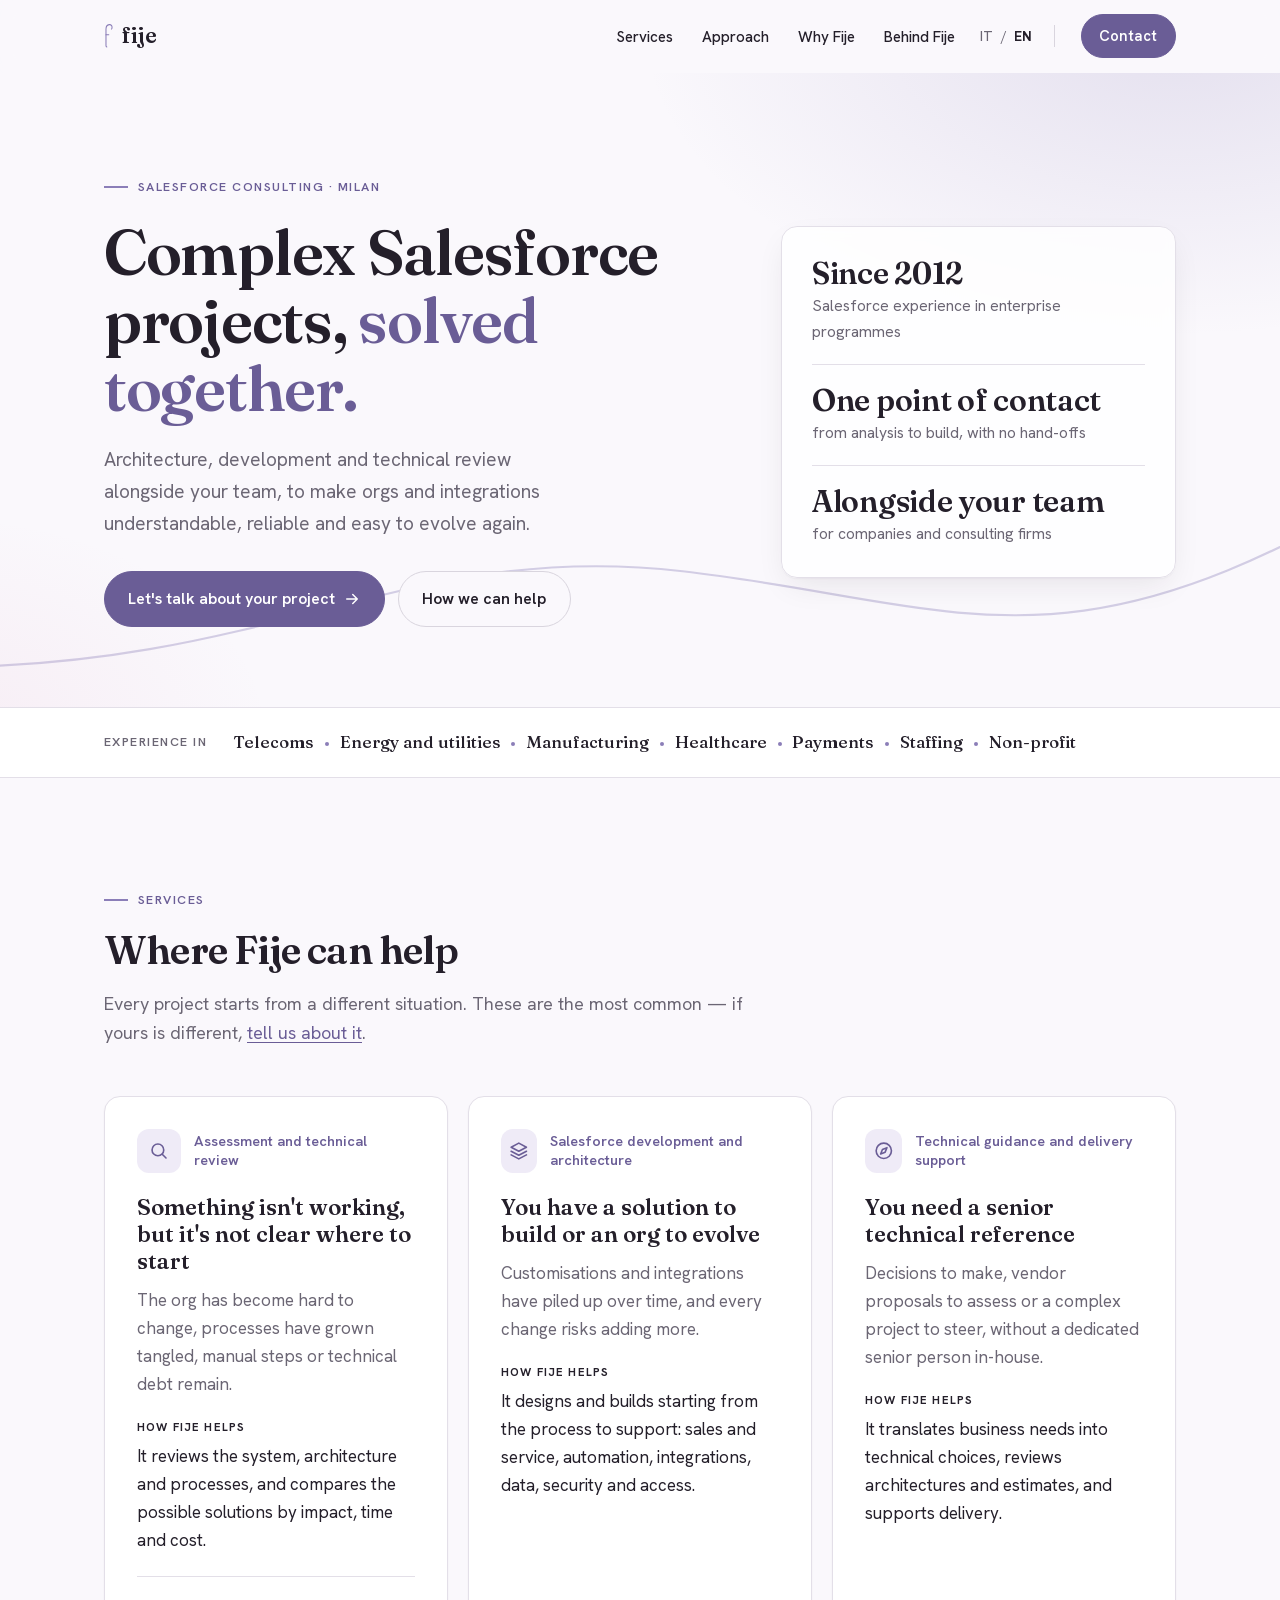
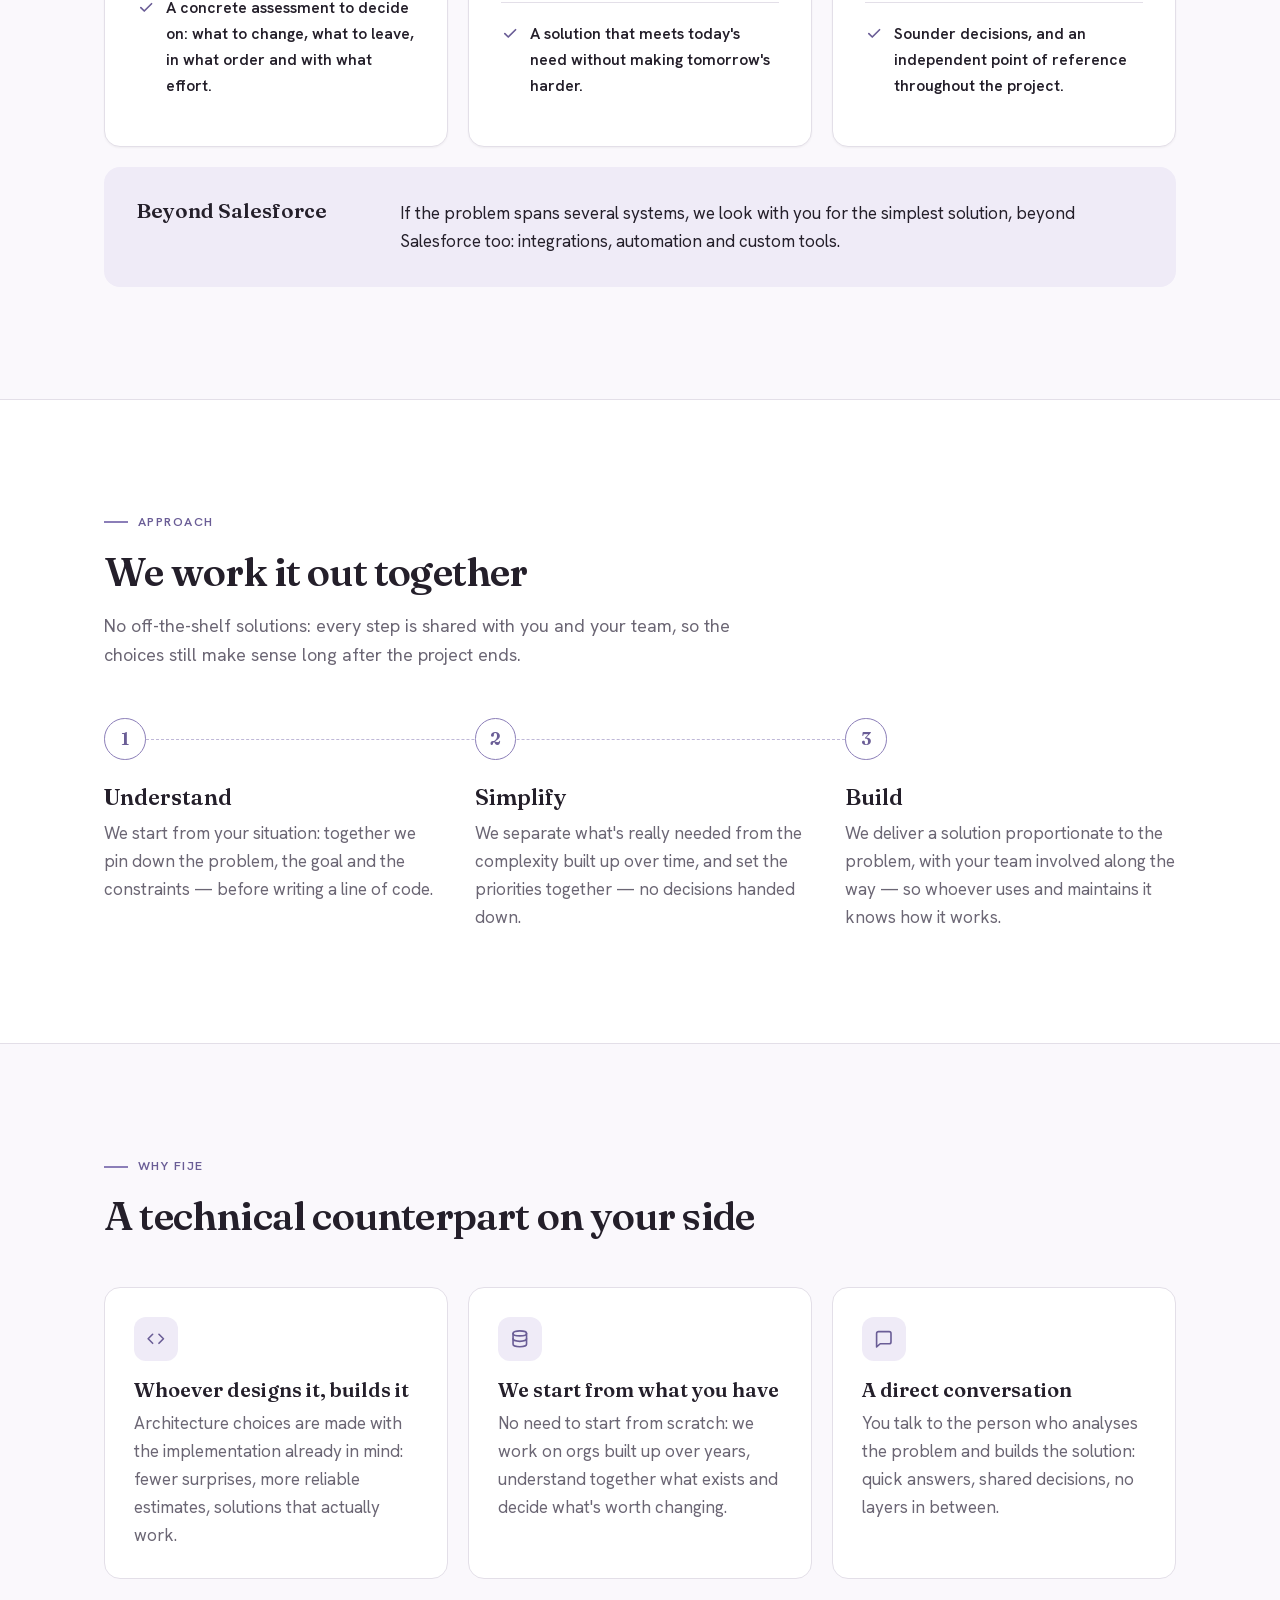
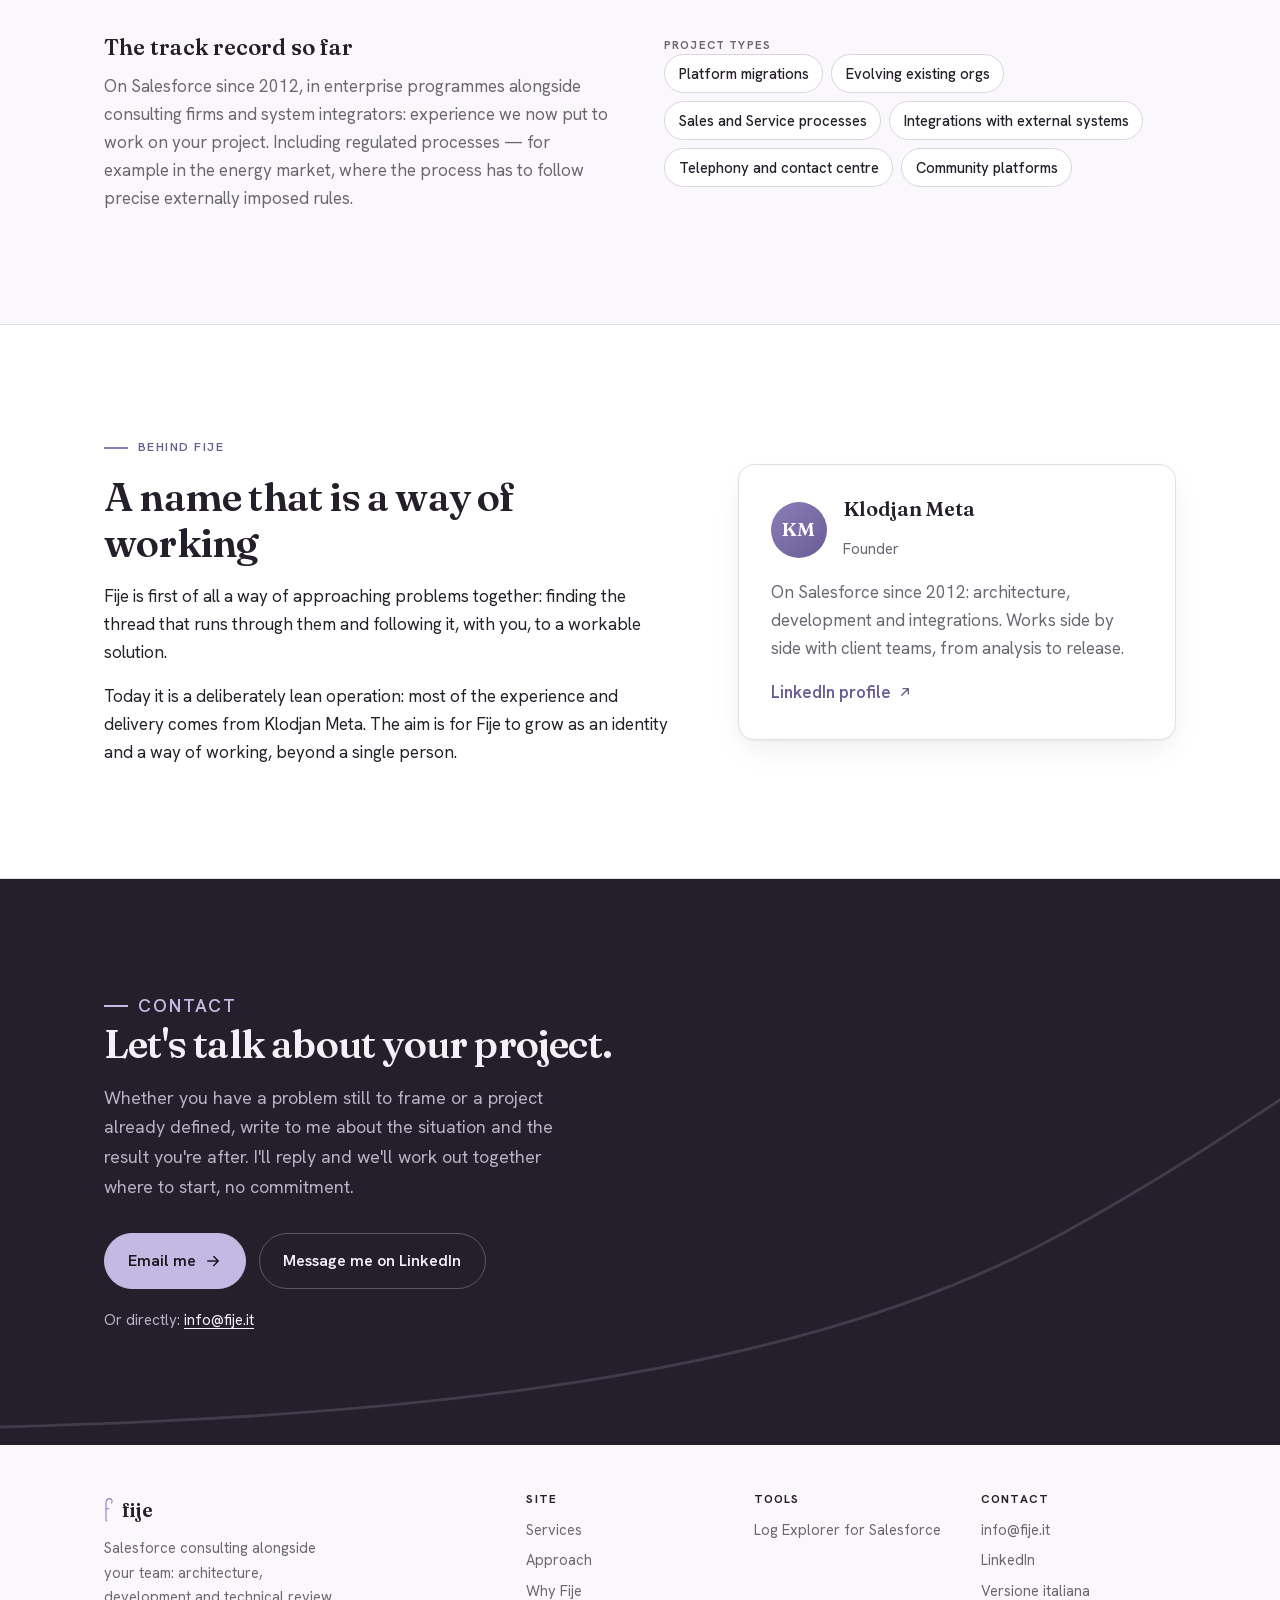
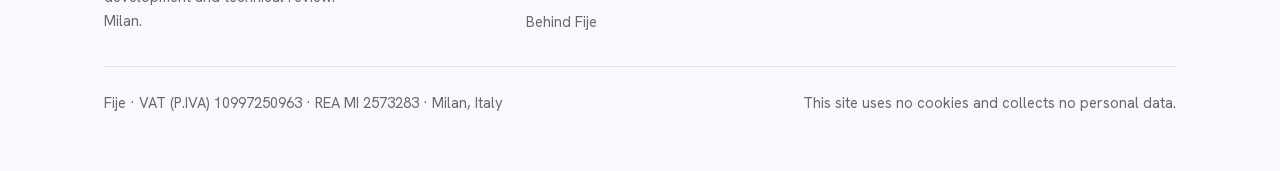
==== commit f5f827d1: "Add Fije Log Explorer landing page and link it from the footer Co-Authored-By: Claude Opus 5.5 <nore" ====
--- a/en/index.html
+++ b/en/index.html
@@ -361,6 +361,12 @@
         </ul>
       </div>
       <div class="foot-col">
+        <h2>Tools</h2>
+        <ul>
+          <li><a href="/log-explorer/">Log Explorer for Salesforce</a></li>
+        </ul>
+      </div>
+      <div class="foot-col">
         <h2>Contact</h2>
         <ul>
           <li><a href="mailto:info@fije.it">info@fije.it</a></li>
--- a/assets/css/style.css
+++ b/assets/css/style.css
@@ -546,7 +546,7 @@
 
 @media (min-width: 40rem) {
   .why-grid { grid-template-columns: repeat(3, 1fr); }
-  .foot-top { grid-template-columns: 2fr 1fr 1fr; }
+  .foot-top { grid-template-columns: 2fr 1fr 1fr 1fr; }
 }
 
 @media (min-width: 52rem) {
